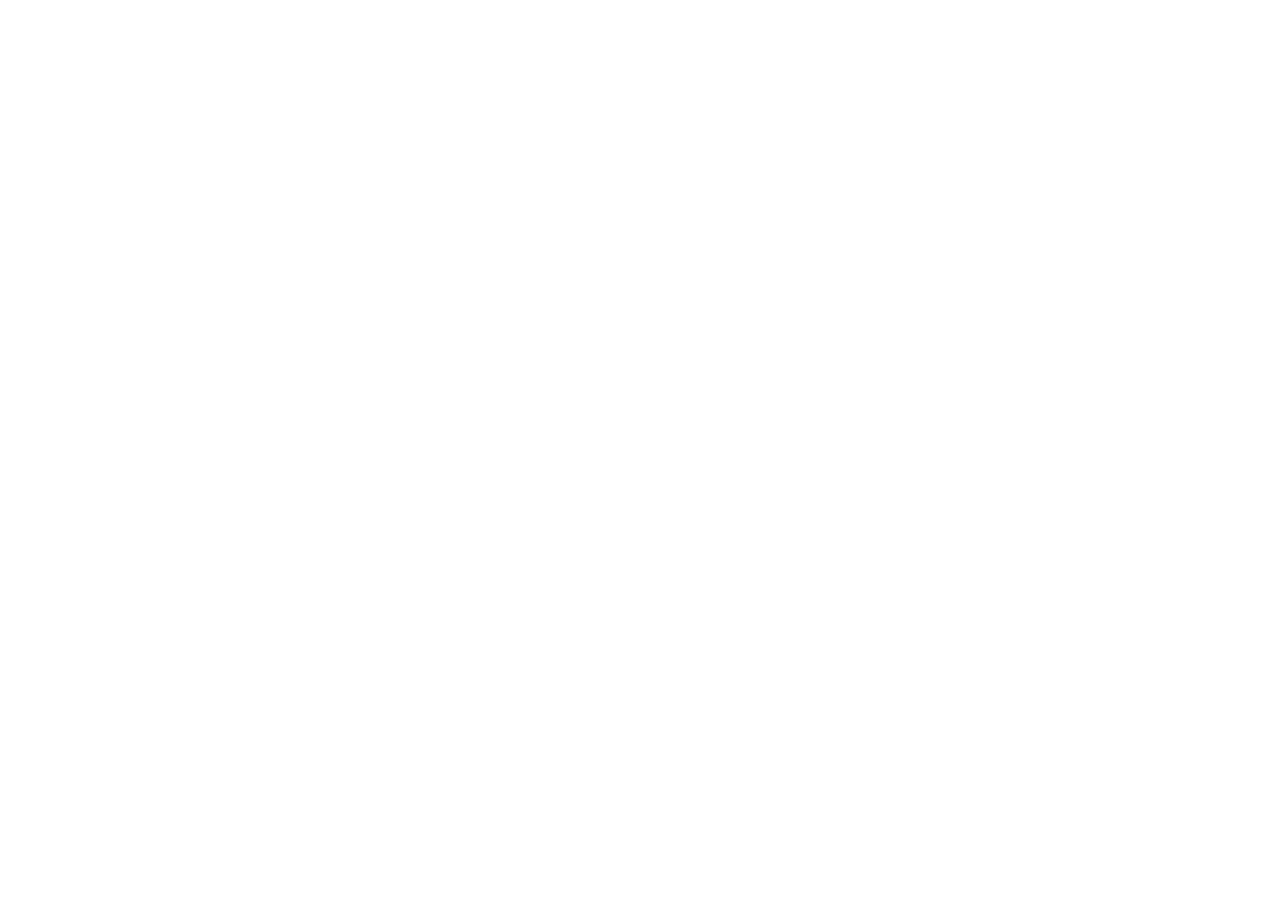
==== introduction.html @ f544deaa "ver 0.1 beta" ====
<!DOCTYPE html>
<html lang="en">
<head>
    <meta charset="UTF-8">
    <meta name="viewport" content="width=device-width, initial-scale=1.0">
    <title>Document</title>
    <style>
        body{
            margin: 0px;
        }
    </style>
</head>
<body>
    <img src="img/Frame 6.png" alt="" style="width: 100%;">
</body>
</html>
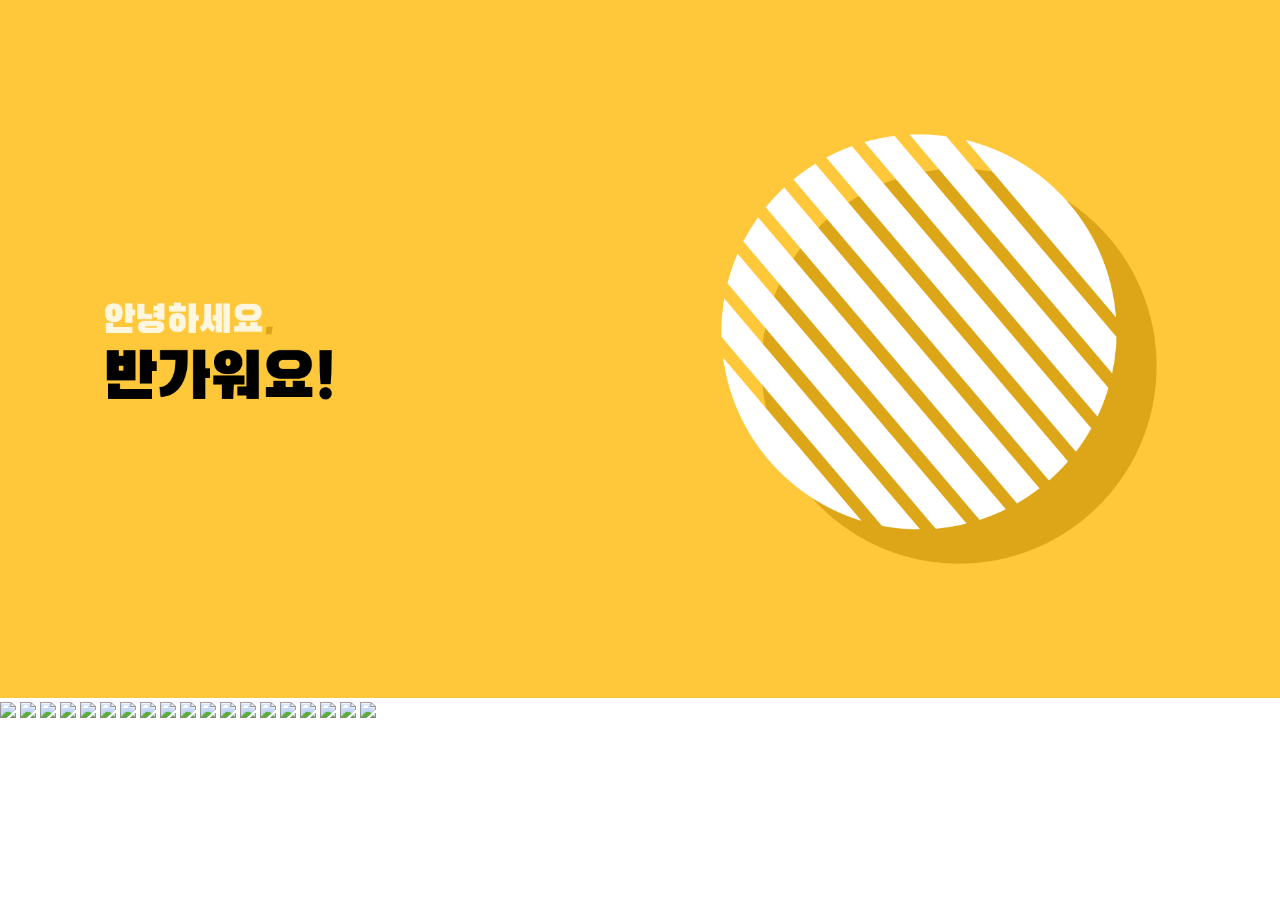
==== commit 133b613d: "Update introduction.html" ====
--- a/introduction.html
+++ b/introduction.html
@@ -8,9 +8,32 @@
         body{
             margin: 0px;
         }
+
+        img{
+            width: 100%;
+        }
     </style>
 </head>
 <body>
-    <img src="img/Frame 6.png" alt="" style="width: 100%;">
+    <img src="img/Frame 6.png">
+    <img src="img/Frame 27.png">
+    <img src="img/Frame 26.png">
+    <img src="img/Frame 25.png">
+    <img src="img/Frame 24.png">
+    <img src="img/Frame 23.png">
+    <img src="img/Frame 22.png">
+    <img src="img/Frame 21.png">
+    <img src="img/Frame 20.png">
+    <img src="img/Frame 19.png">
+    <img src="img/Frame 18.png">
+    <img src="img/Frame 17.png">
+    <img src="img/Frame 16.png">
+    <img src="img/Frame 15.png">
+    <img src="img/Frame 14.png">
+    <img src="img/Frame 13.png">
+    <img src="img/Frame 12.png">
+    <img src="img/Frame 11.png">
+    <img src="img/Frame 10.png">
+    <img src="img/Frame 9.png">
 </body>
-</html>+</html>
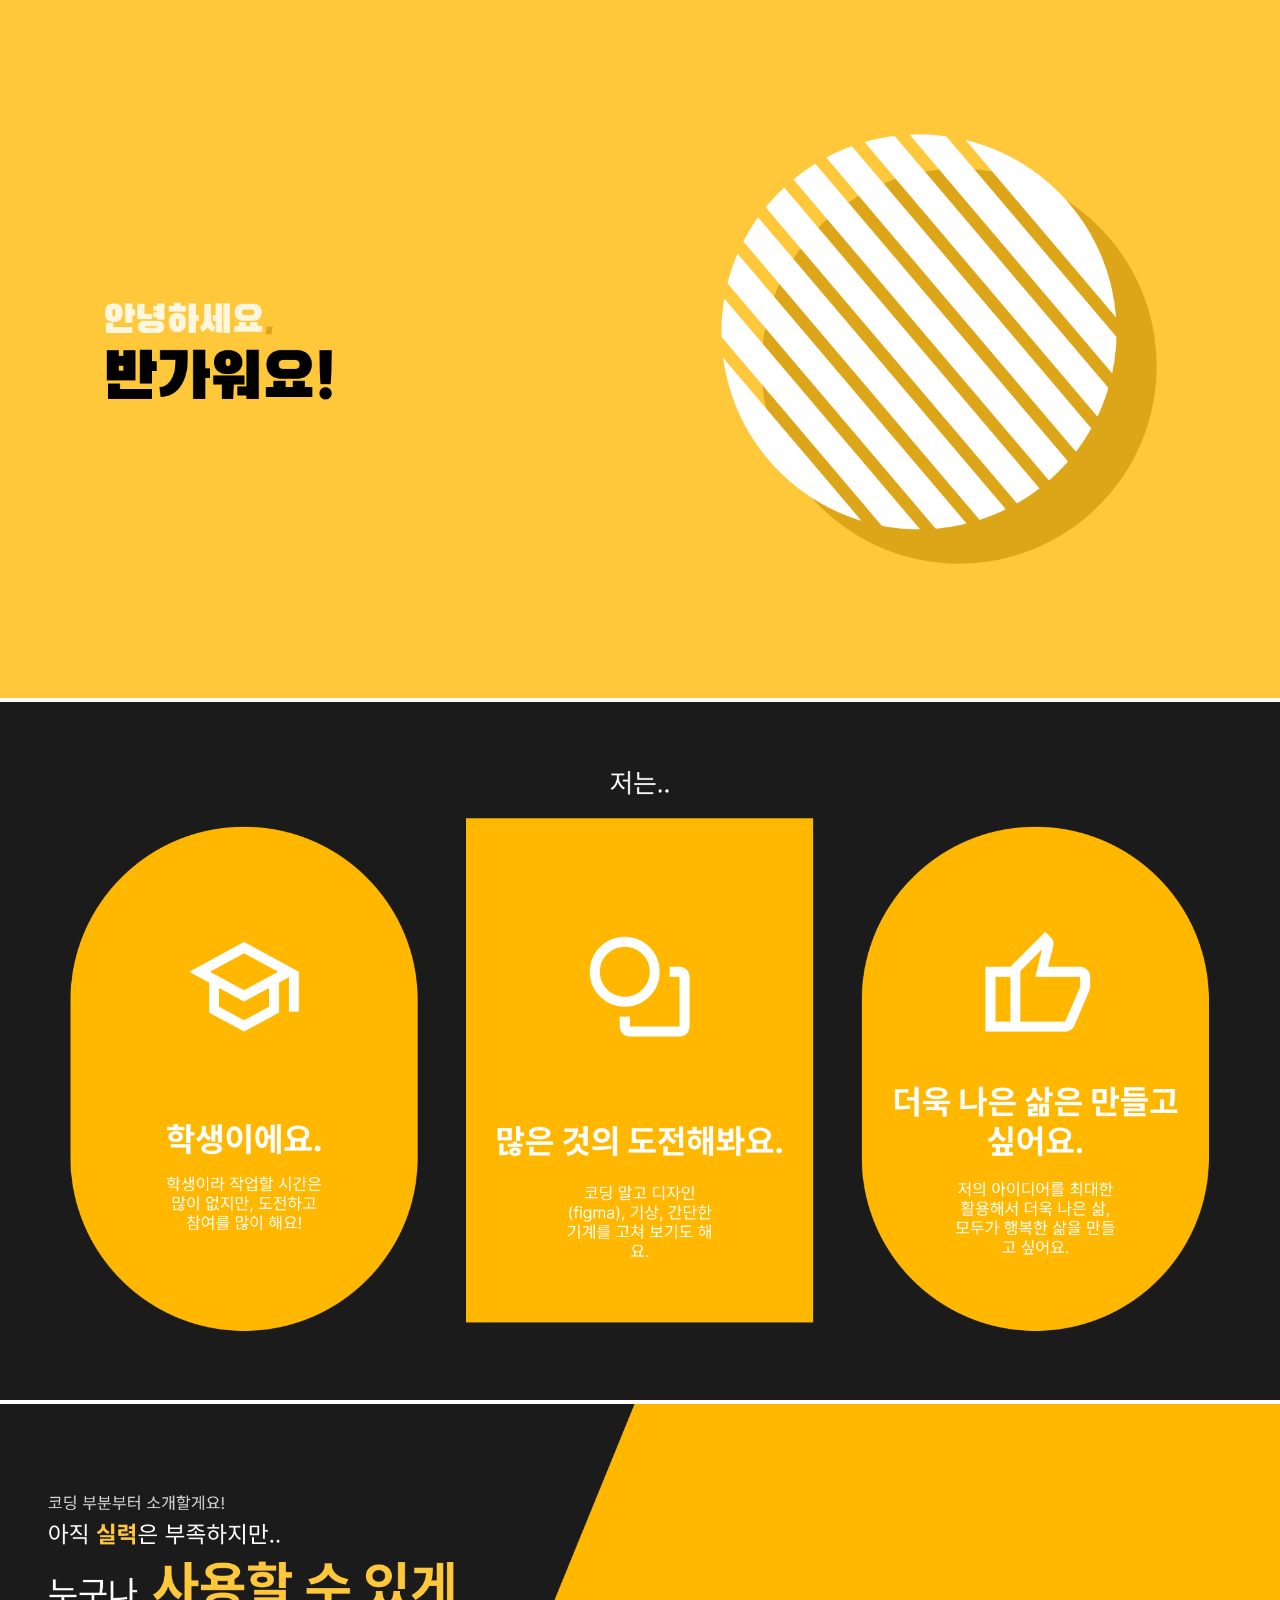
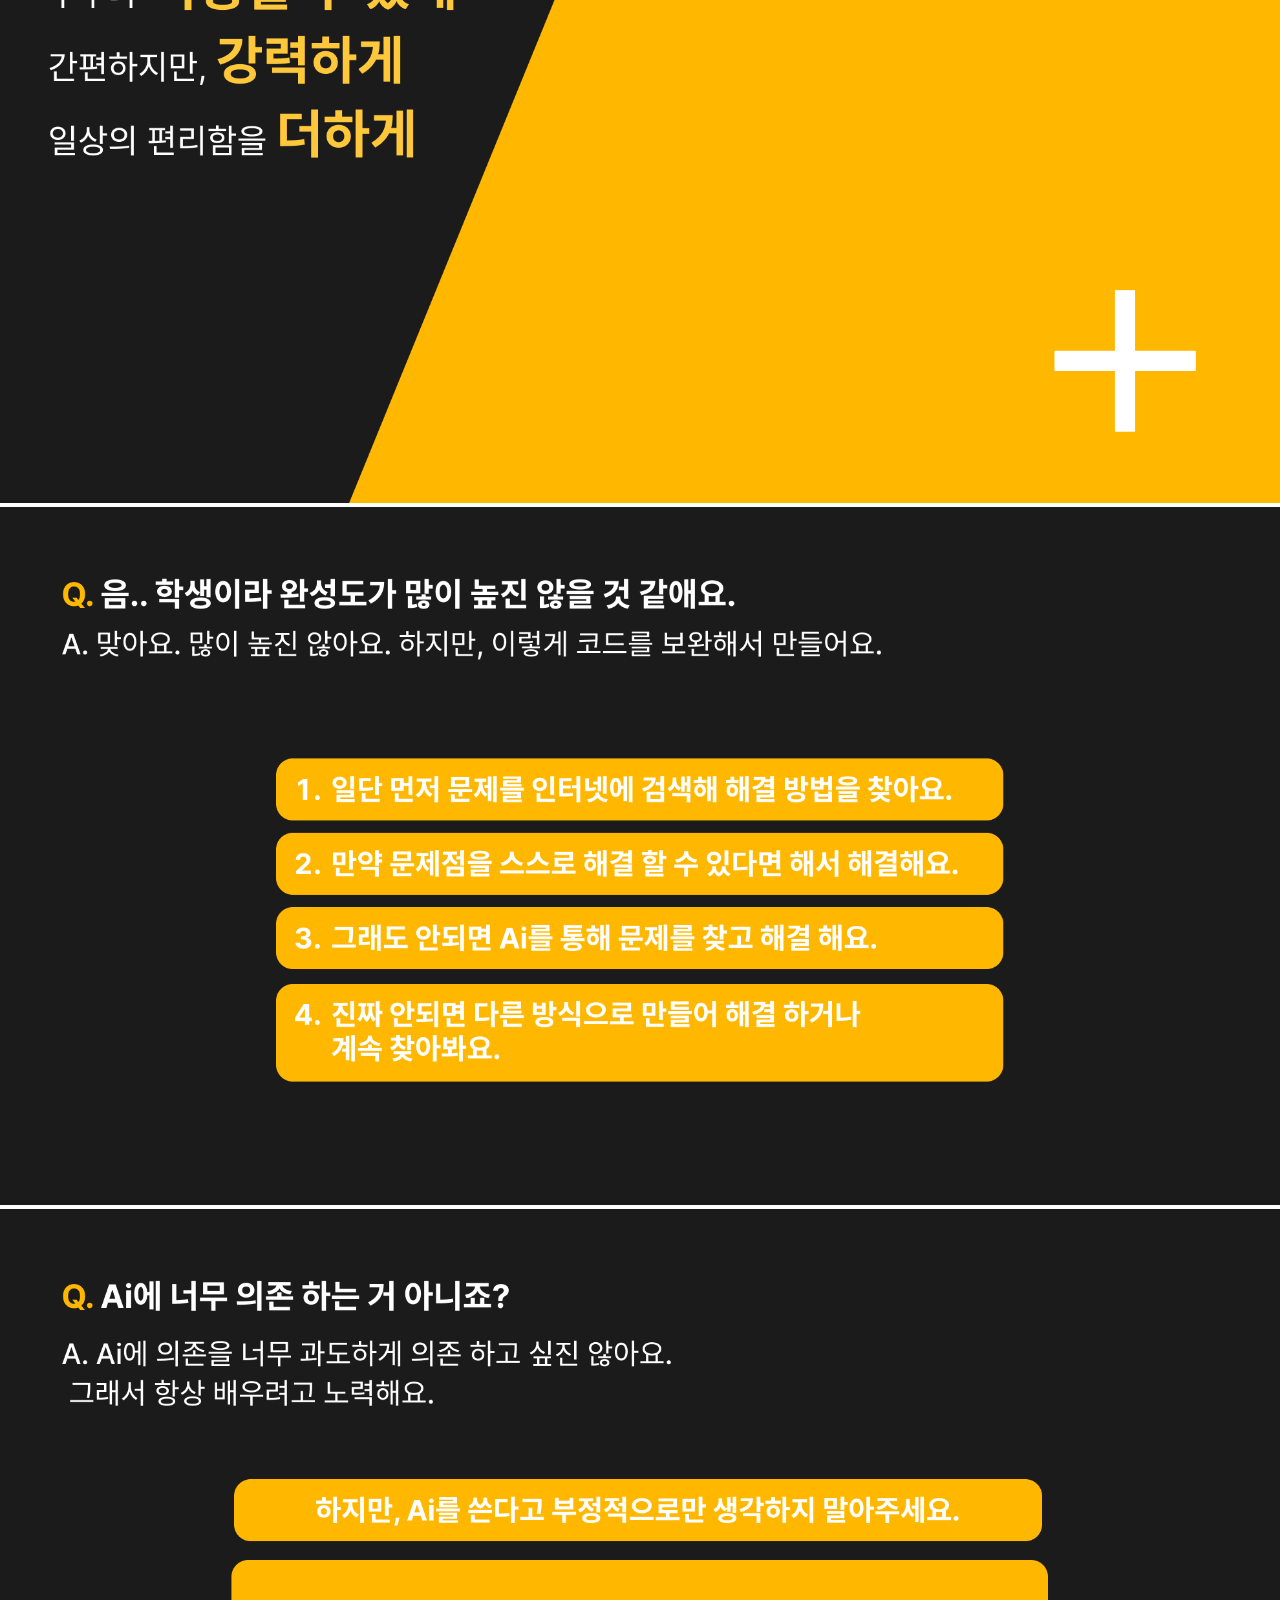
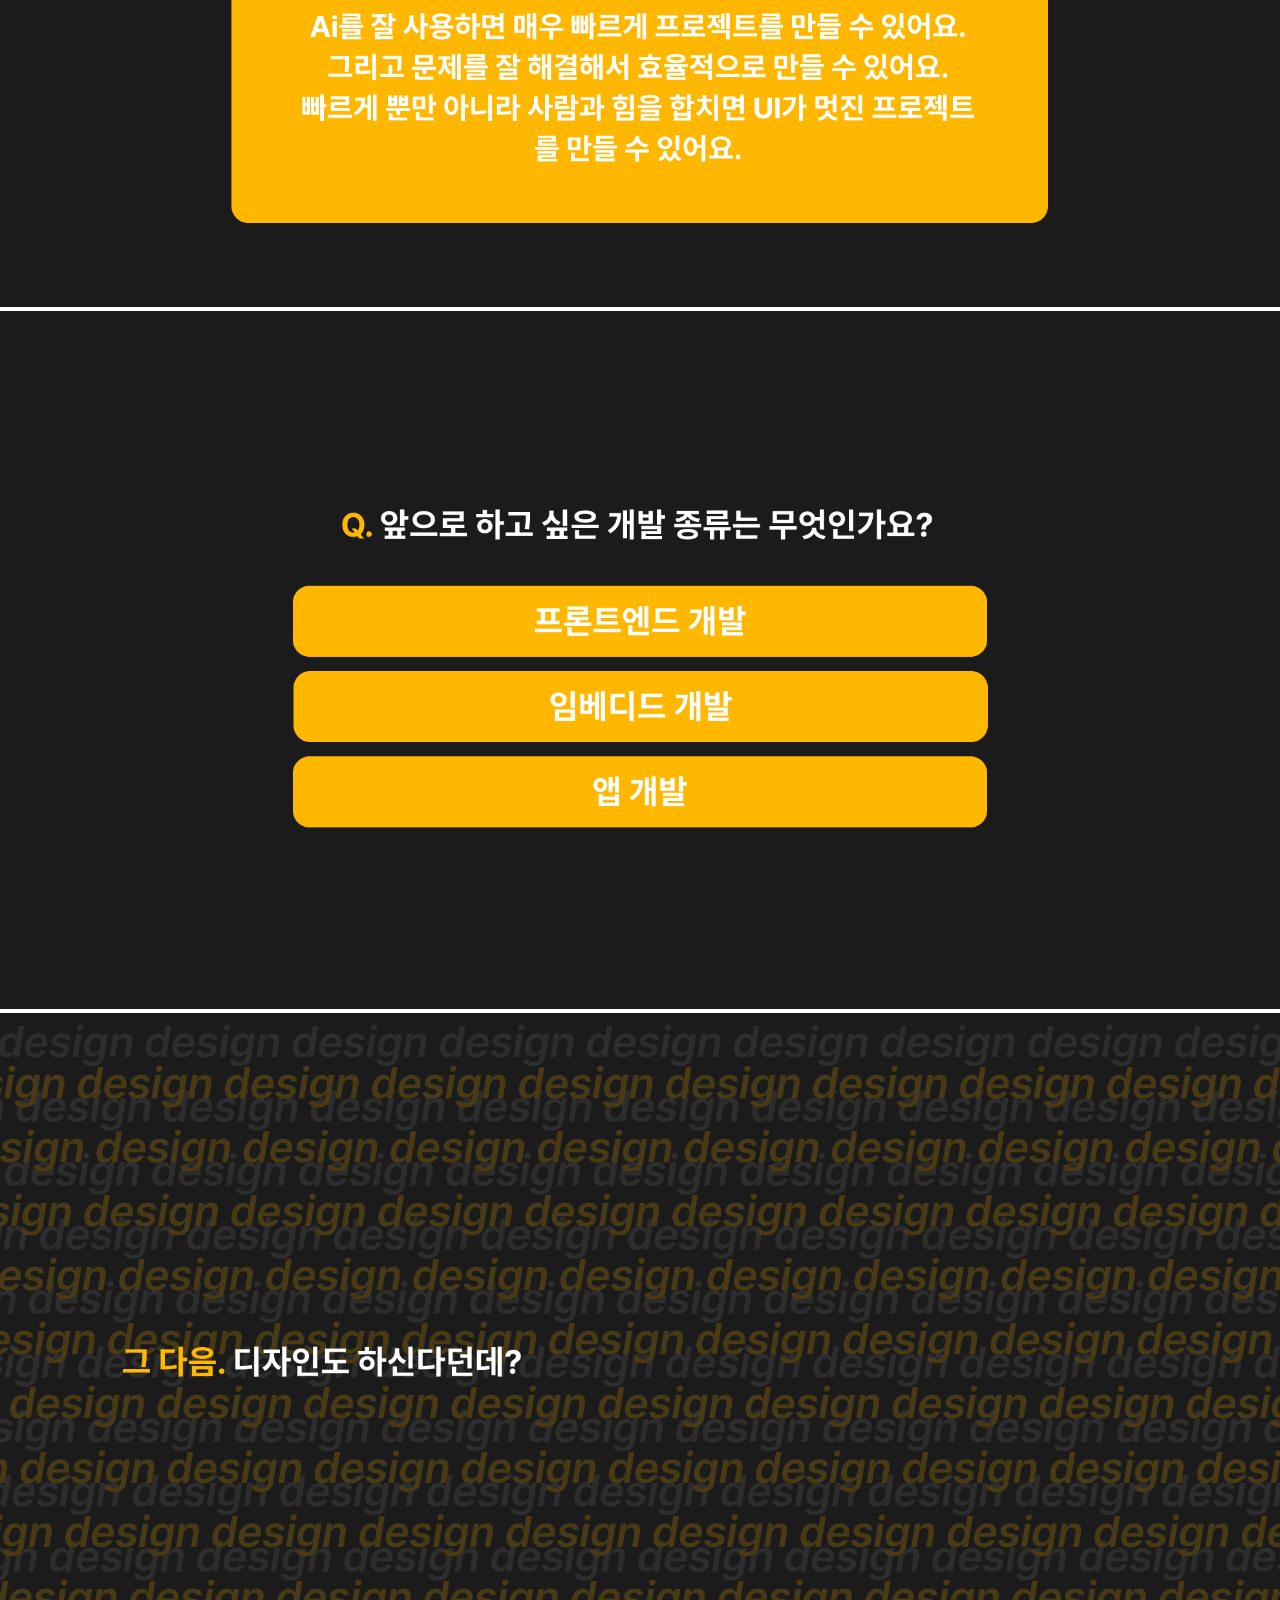
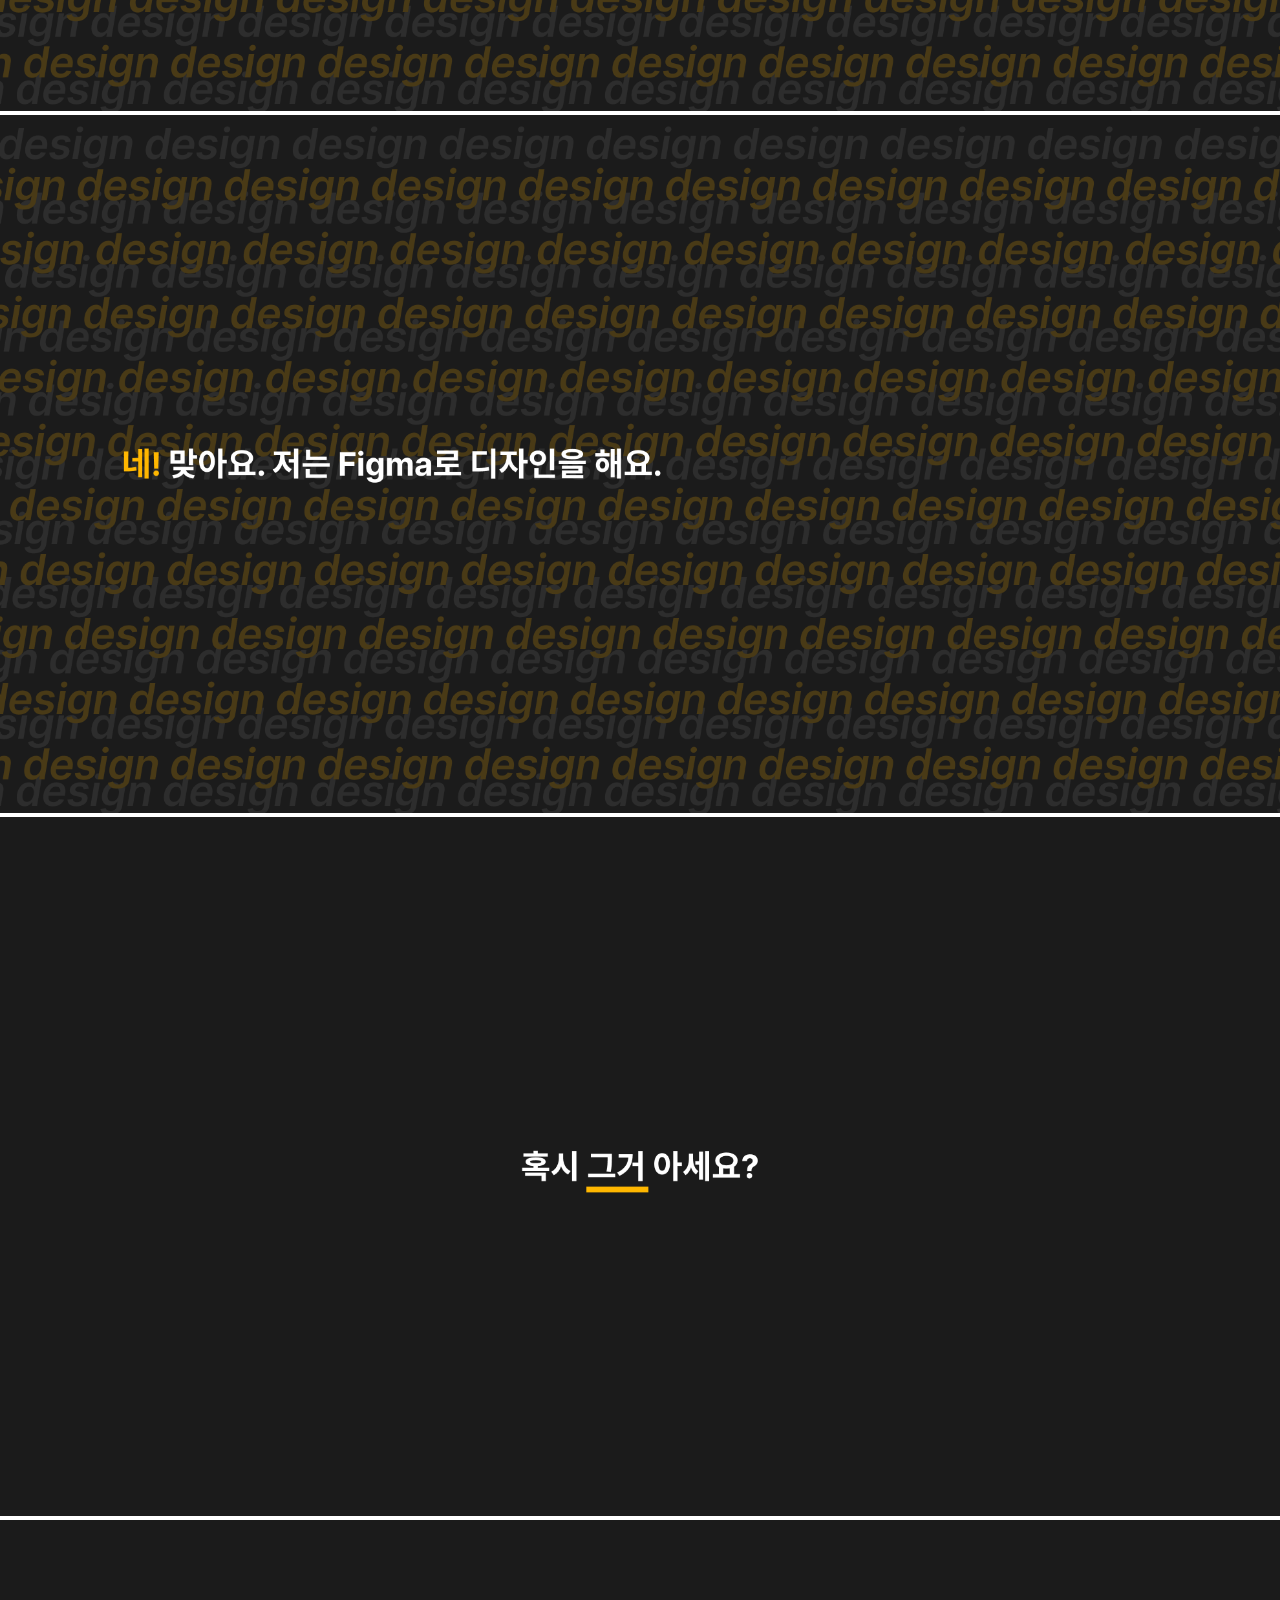
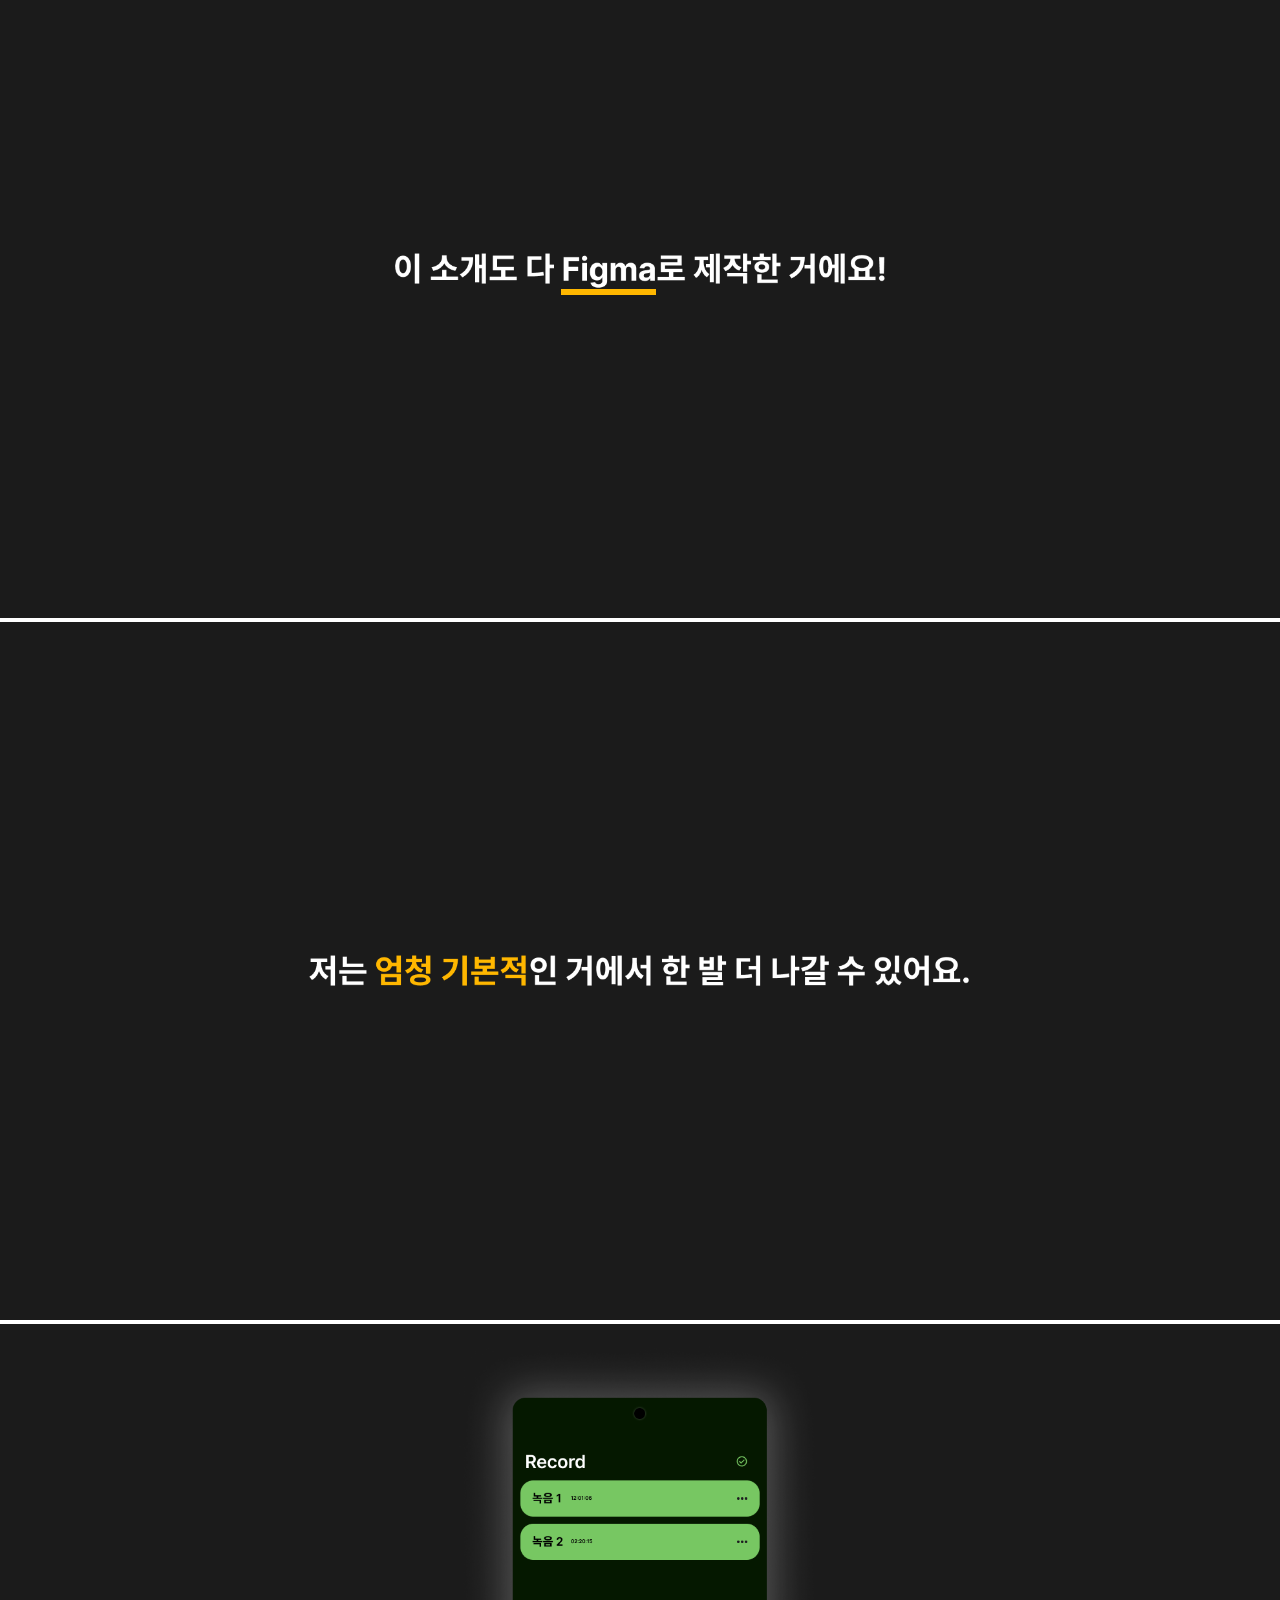
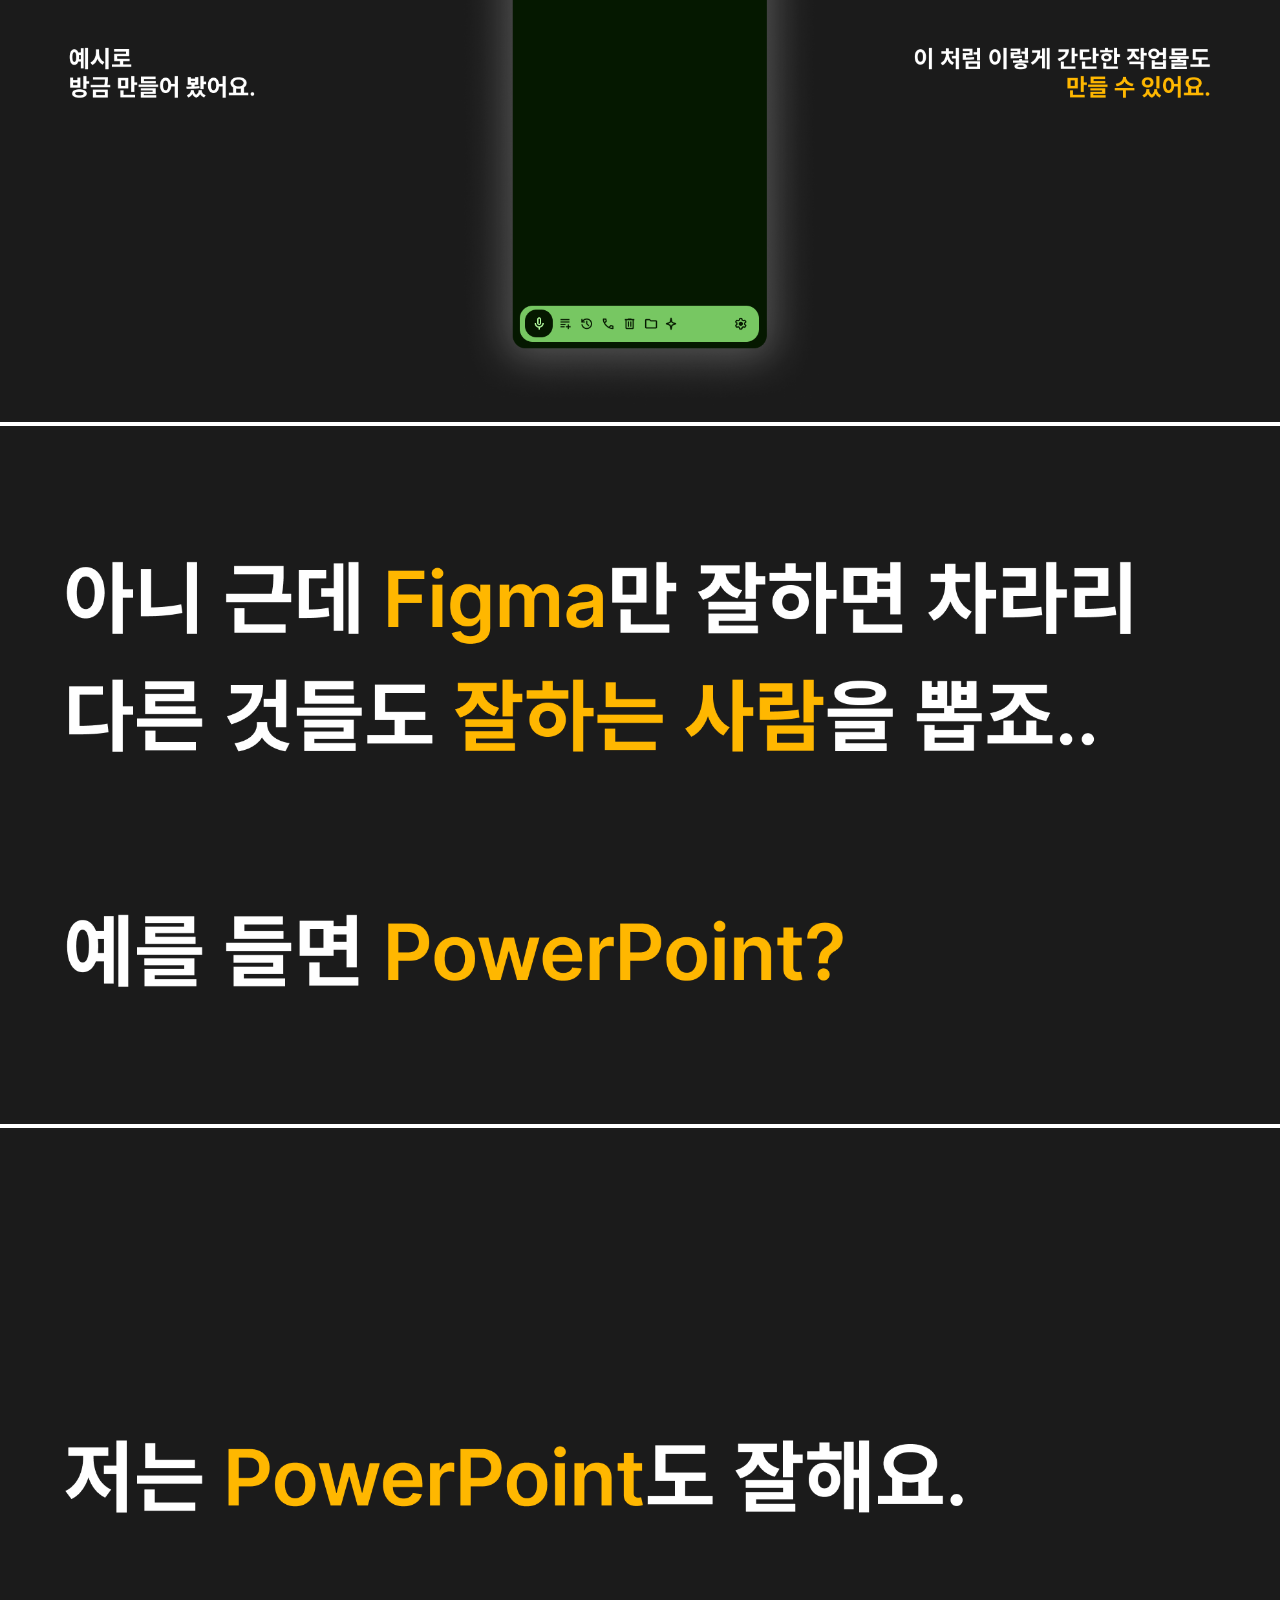
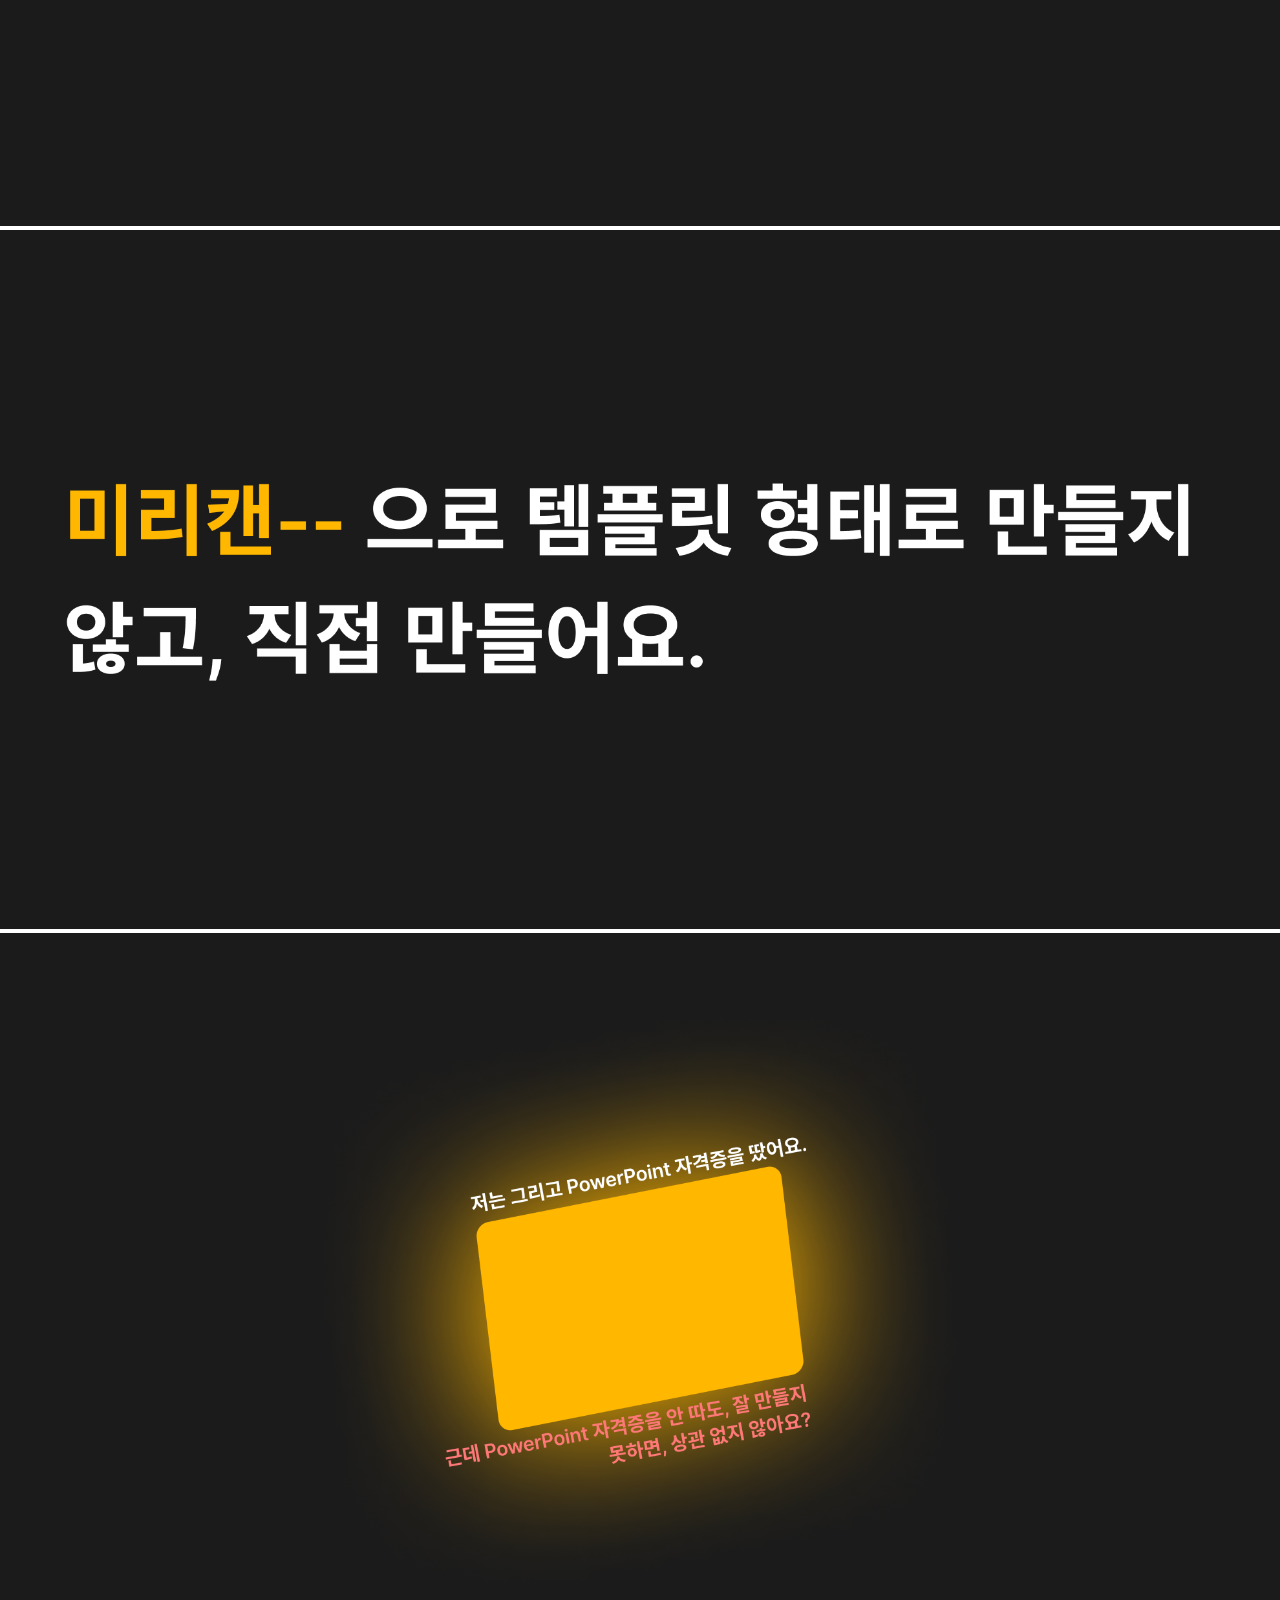
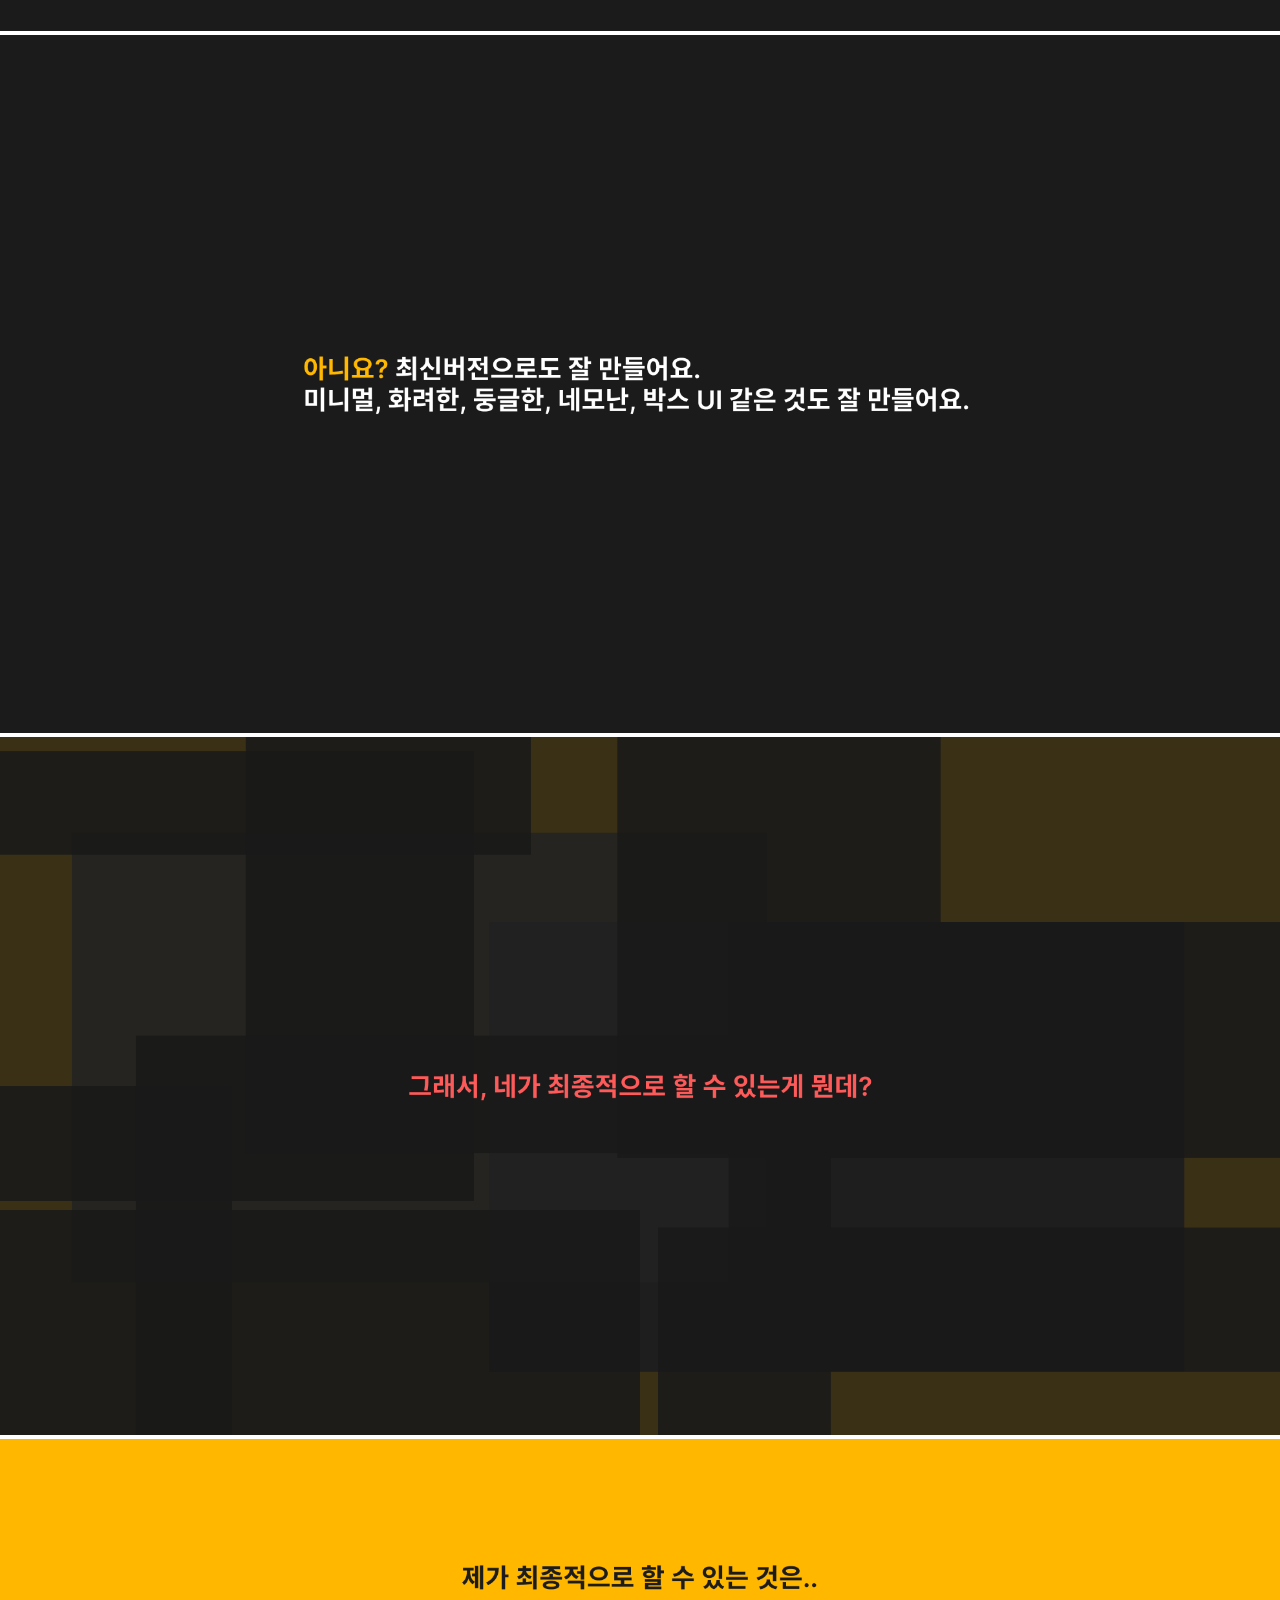
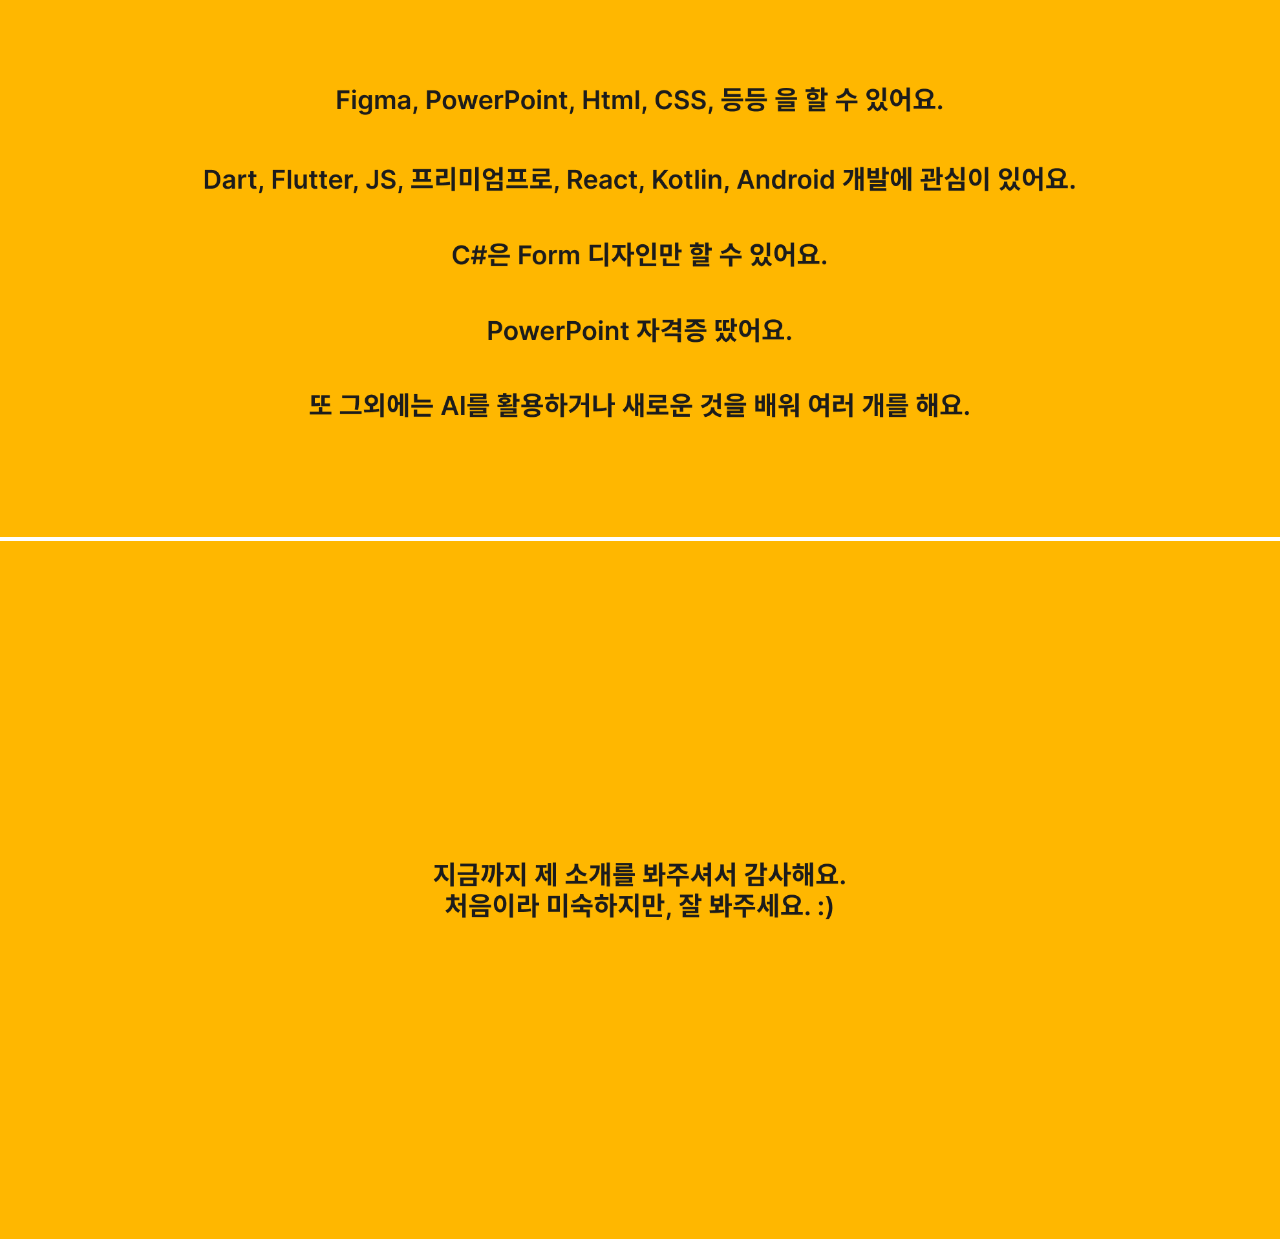
==== commit 361911bf: "Update introduction.html" ====
--- a/introduction.html
+++ b/introduction.html
@@ -16,24 +16,24 @@
 </head>
 <body>
     <img src="img/Frame 6.png">
-    <img src="img/Frame 27.png">
-    <img src="img/Frame 26.png">
-    <img src="img/Frame 25.png">
-    <img src="img/Frame 24.png">
-    <img src="img/Frame 23.png">
-    <img src="img/Frame 22.png">
-    <img src="img/Frame 21.png">
-    <img src="img/Frame 20.png">
-    <img src="img/Frame 19.png">
-    <img src="img/Frame 18.png">
-    <img src="img/Frame 17.png">
-    <img src="img/Frame 16.png">
-    <img src="img/Frame 15.png">
-    <img src="img/Frame 14.png">
-    <img src="img/Frame 13.png">
-    <img src="img/Frame 12.png">
-    <img src="img/Frame 11.png">
-    <img src="img/Frame 10.png">
-    <img src="img/Frame 9.png">
+    <img src="img/Group 27.png">
+    <img src="img/Group 26.png">
+    <img src="img/Group 25.png">
+    <img src="img/Group 24.png">
+    <img src="img/Group 23.png">
+    <img src="img/Group 22.png">
+    <img src="img/Group 21.png">
+    <img src="img/Group 20.png">
+    <img src="img/Group 19.png">
+    <img src="img/Group 18.png">
+    <img src="img/Group 17.png">
+    <img src="img/Group 16.png">
+    <img src="img/Group 15.png">
+    <img src="img/Group 14.png">
+    <img src="img/Group 13.png">
+    <img src="img/Group 12.png">
+    <img src="img/Group 11.png">
+    <img src="img/Group 10.png">
+    <img src="img/Group 9.png">
 </body>
 </html>
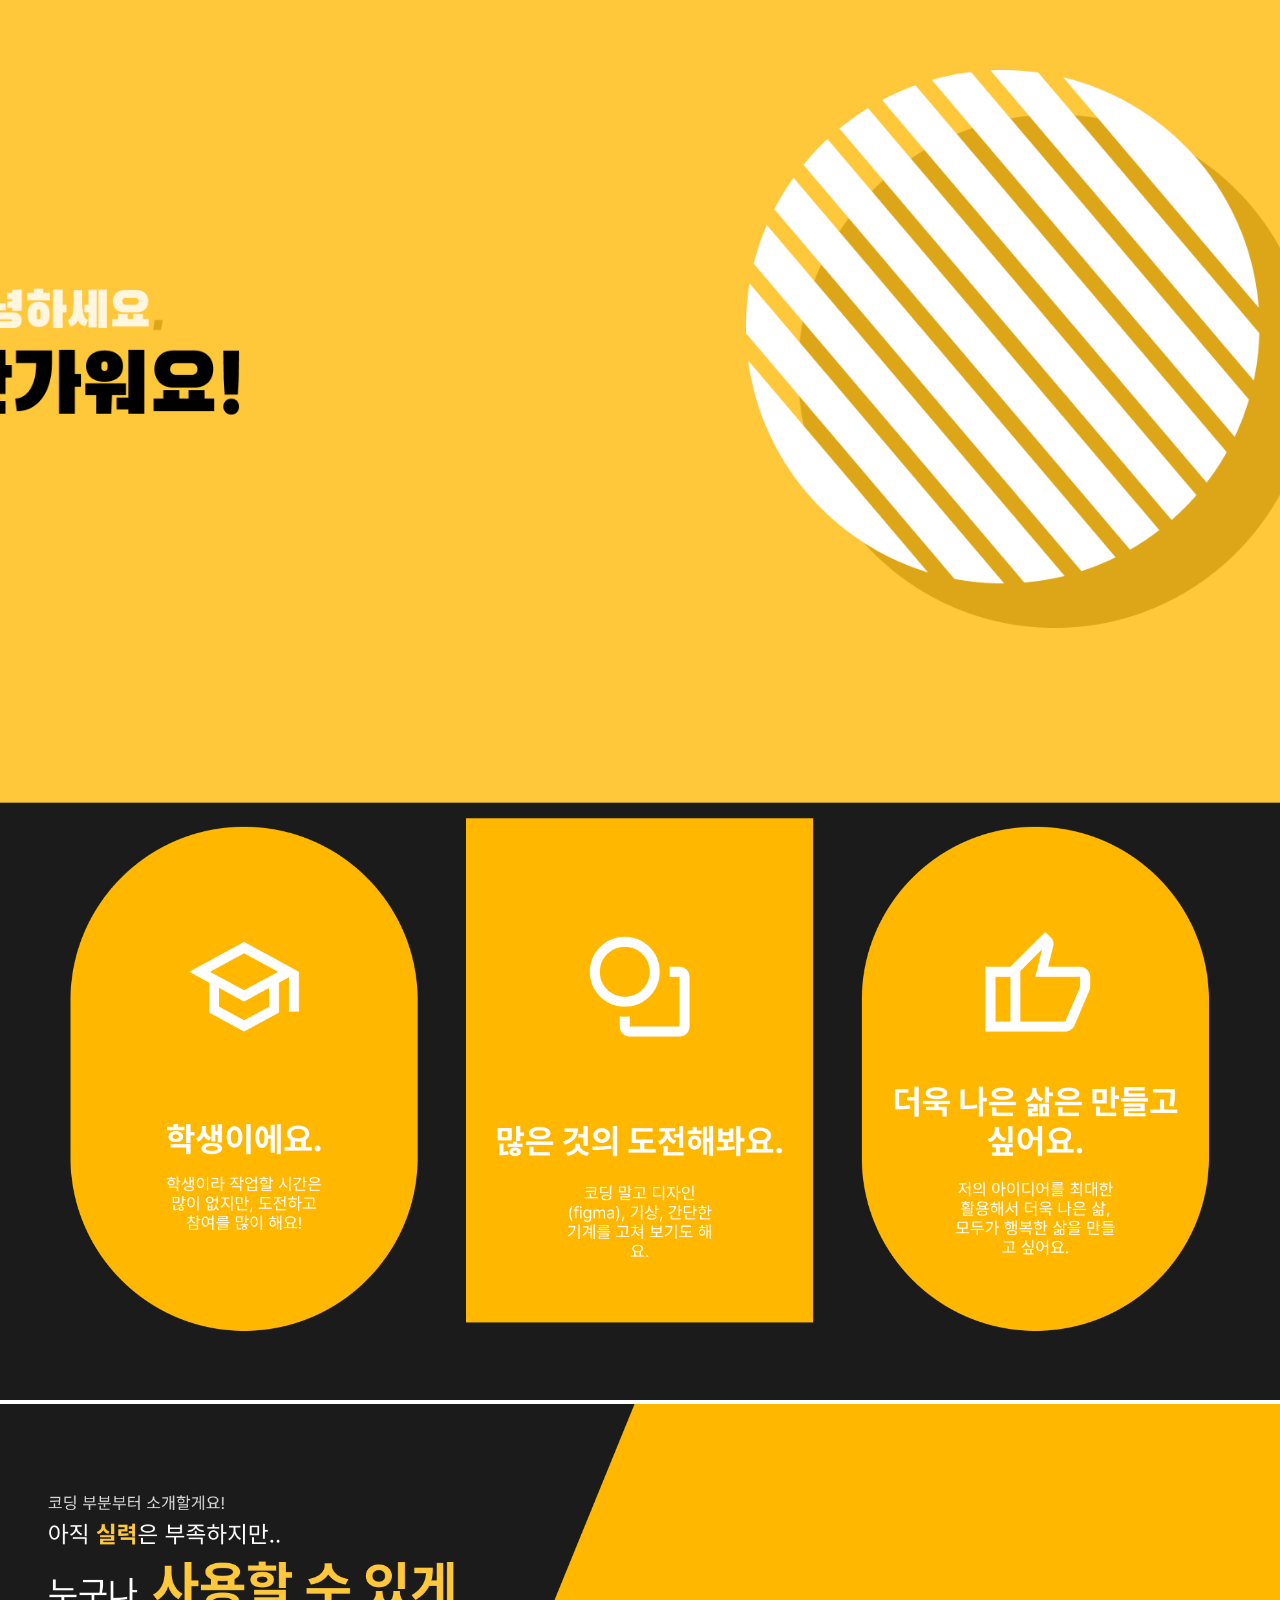
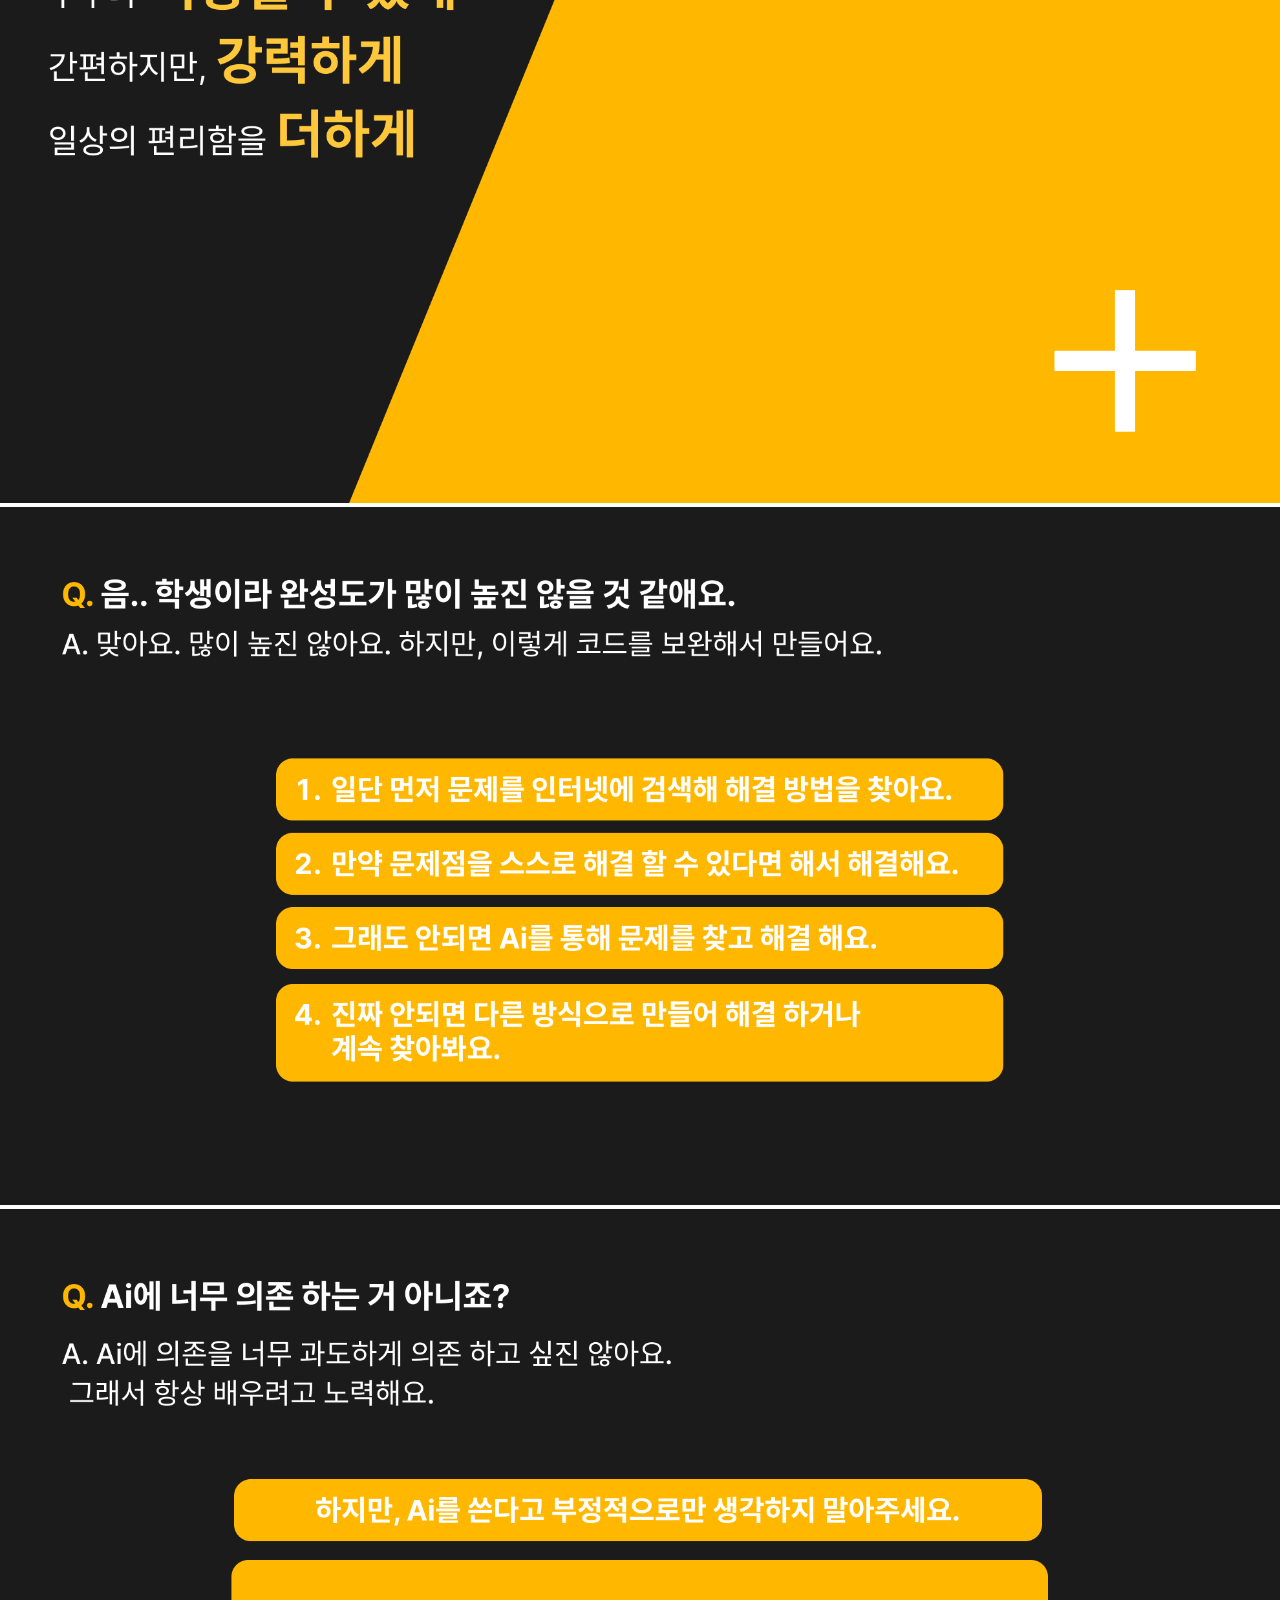
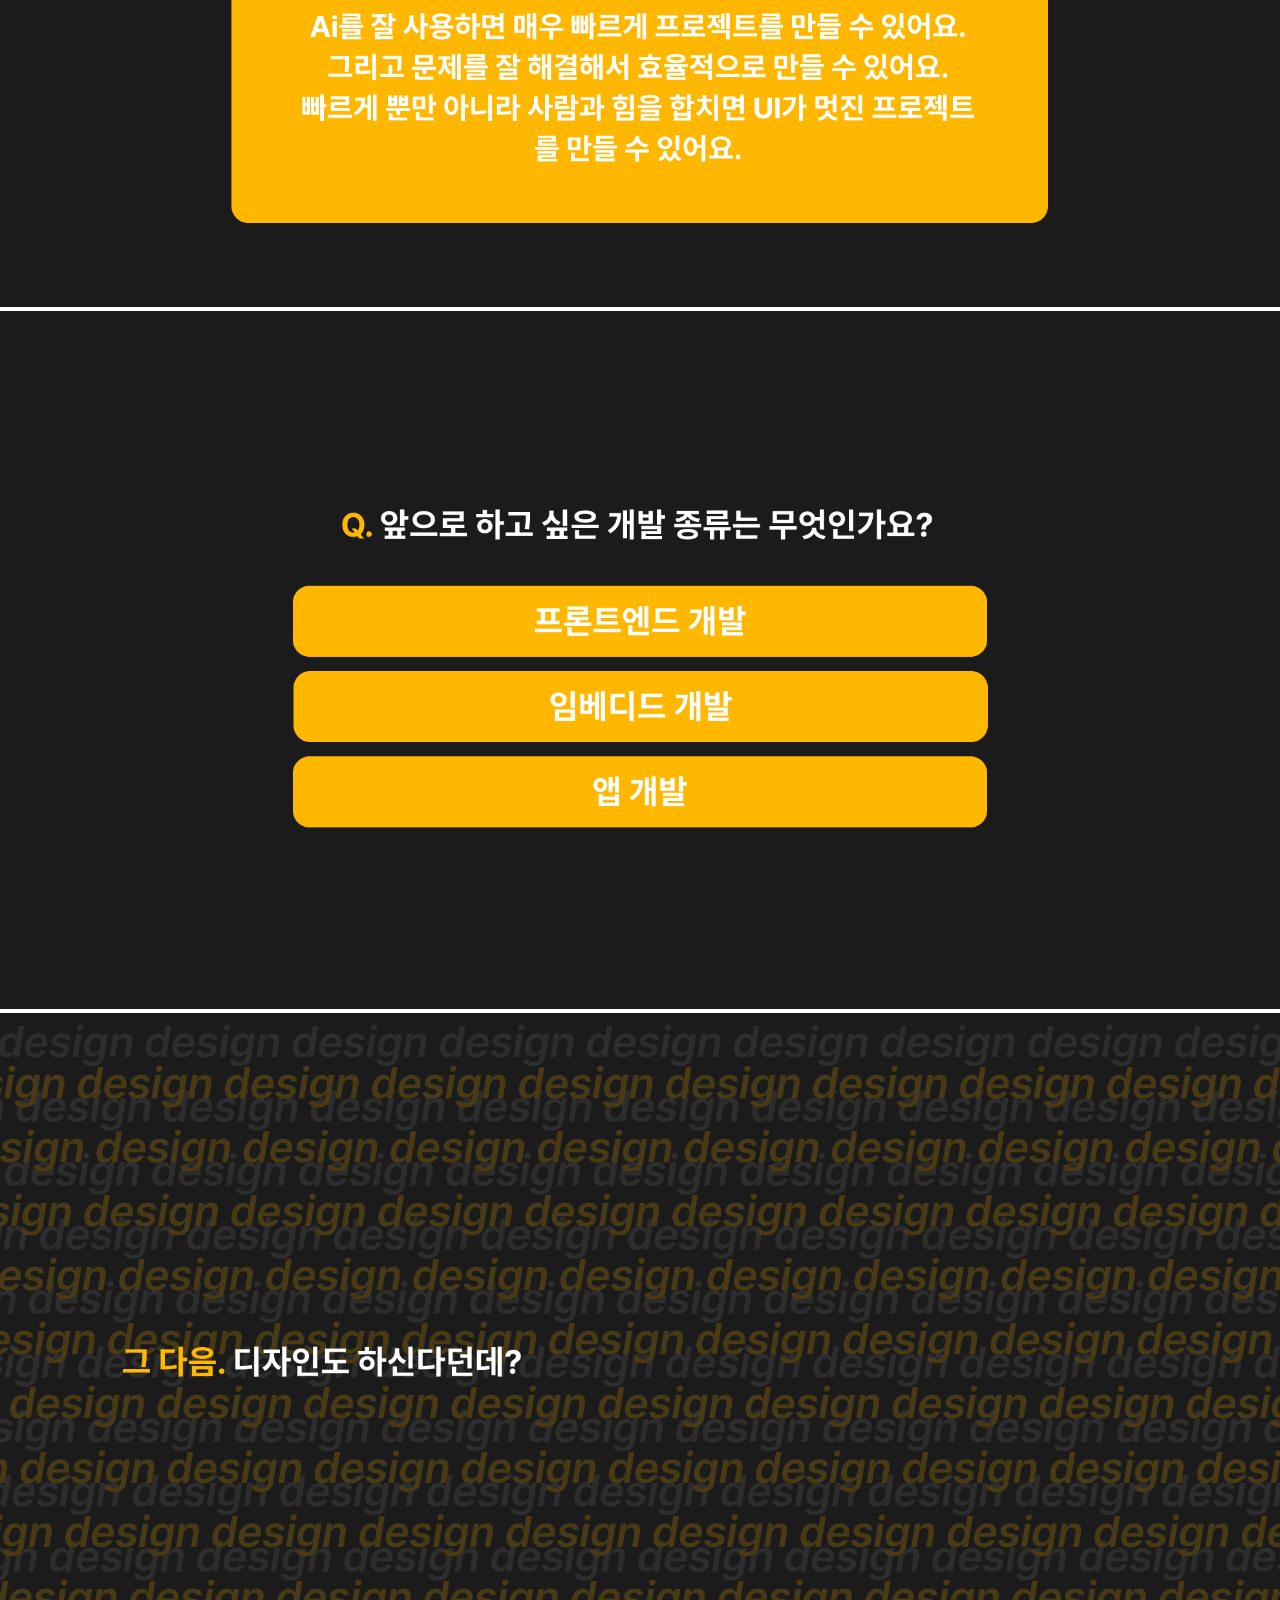
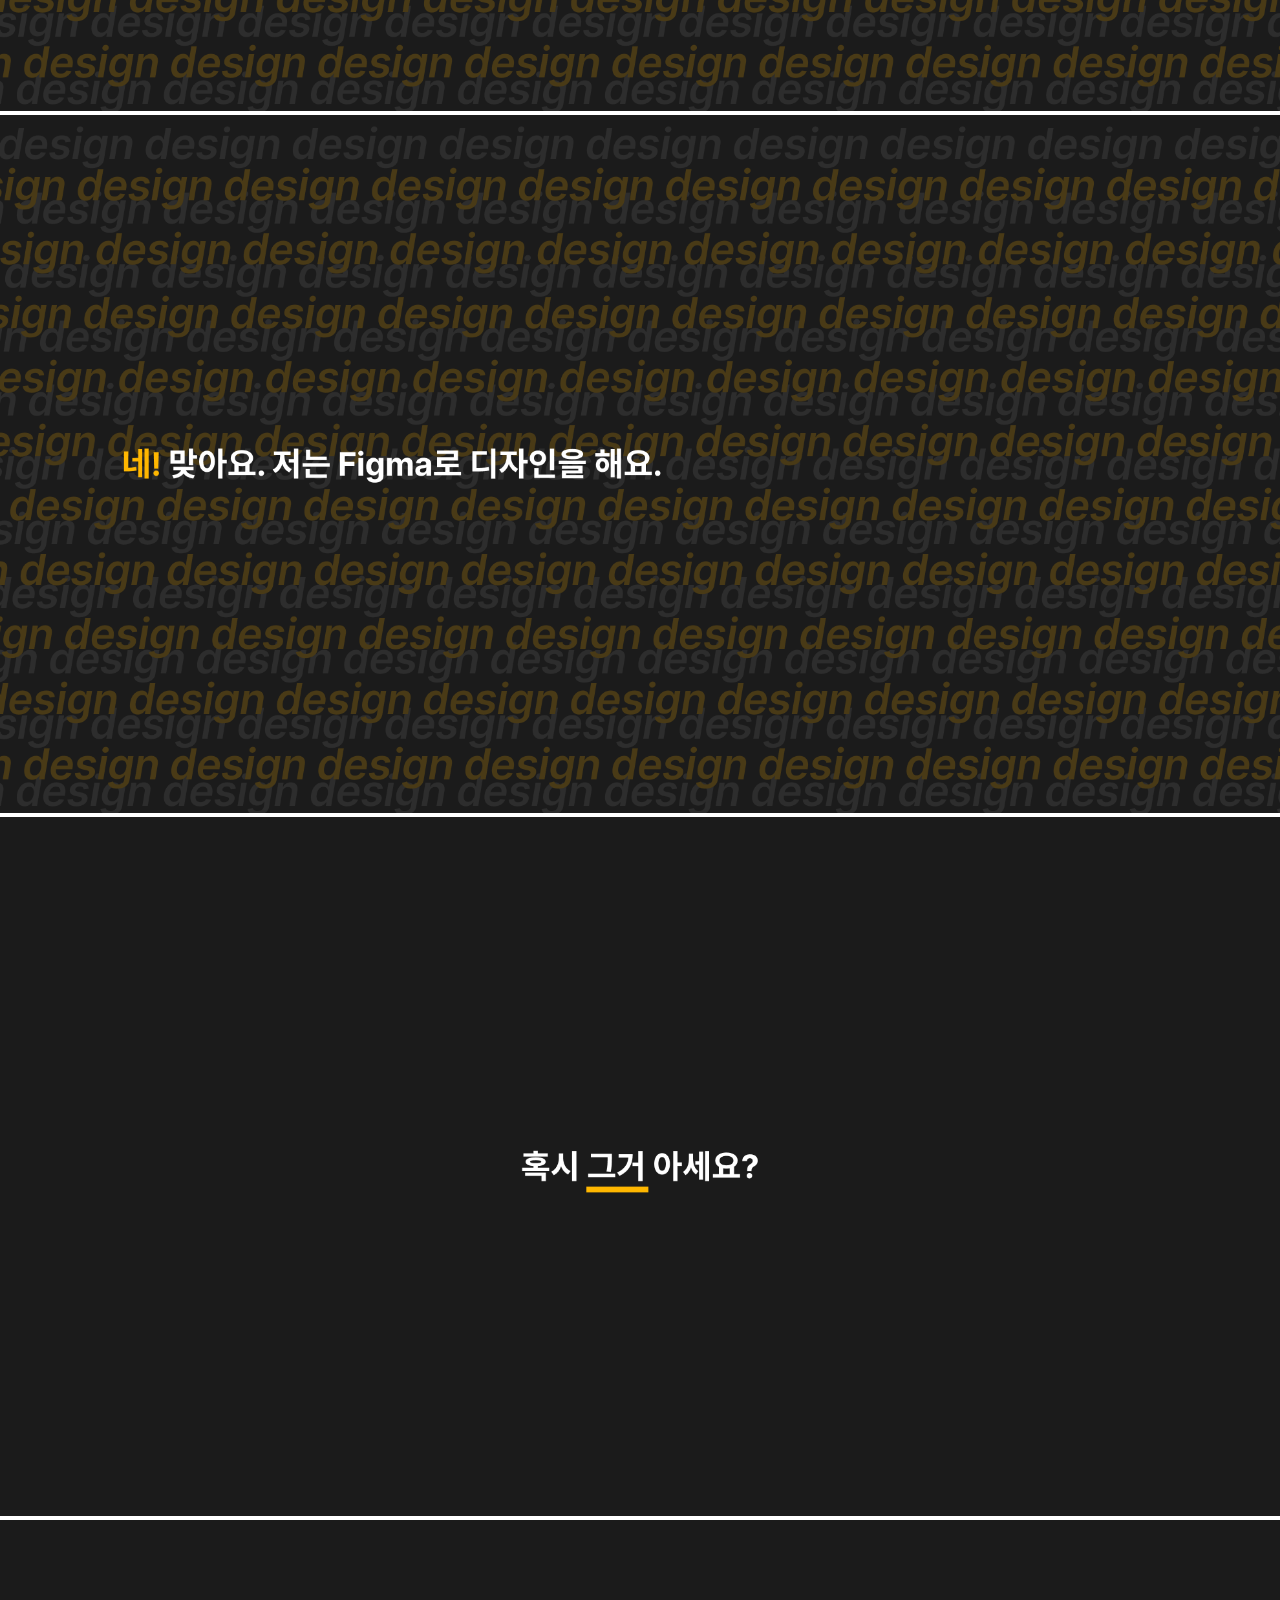
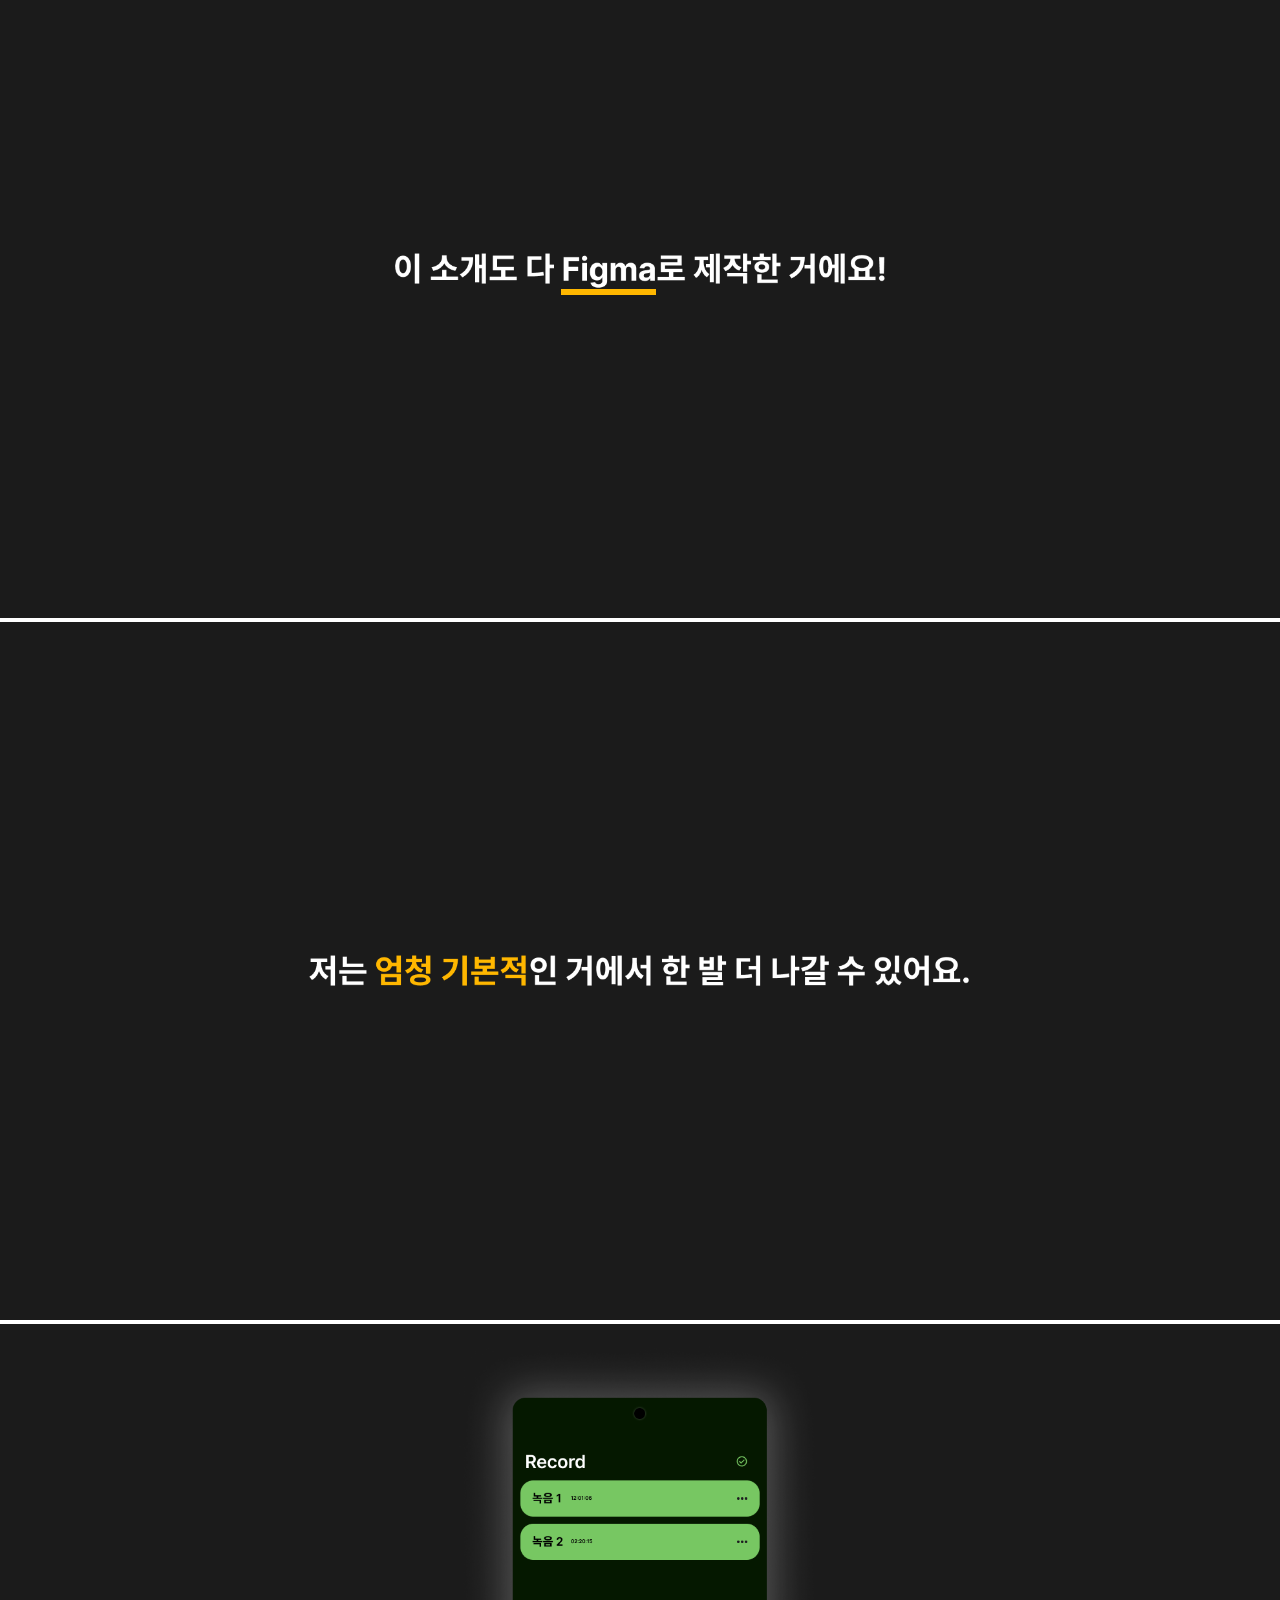
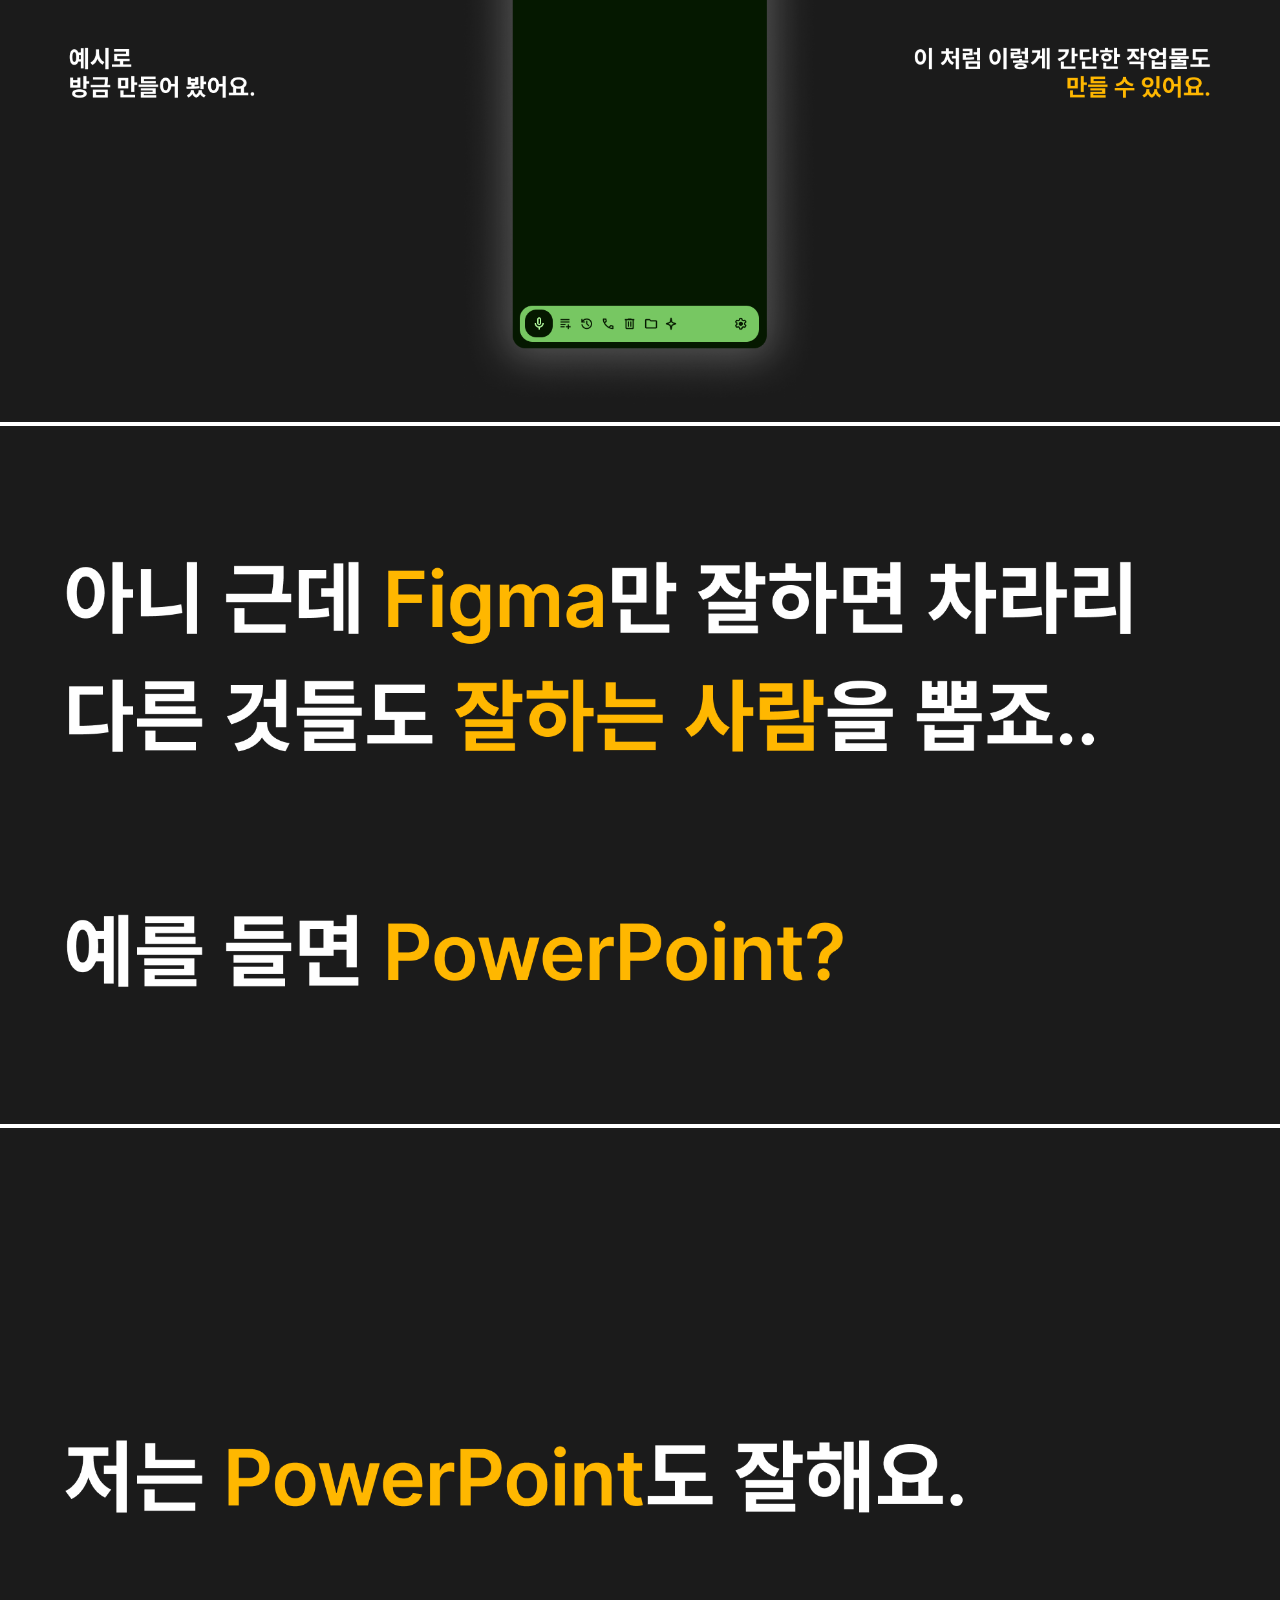
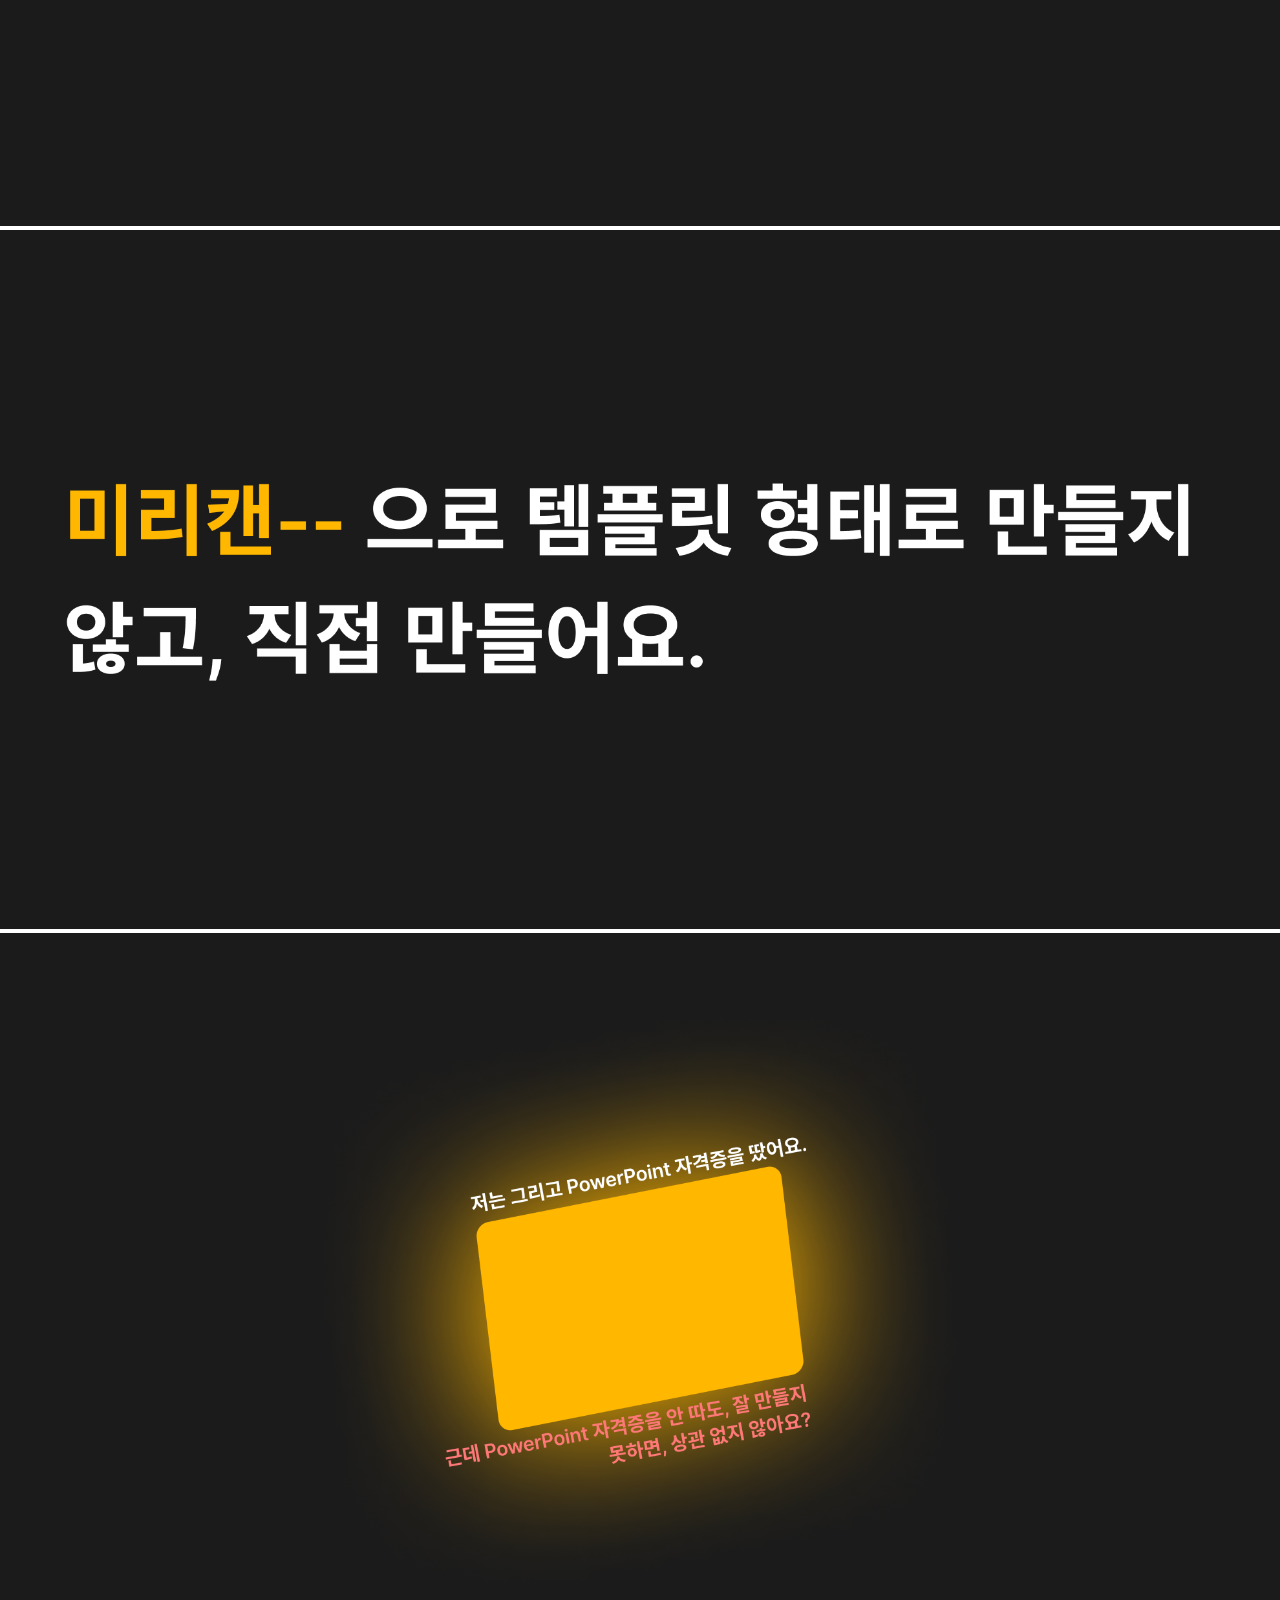
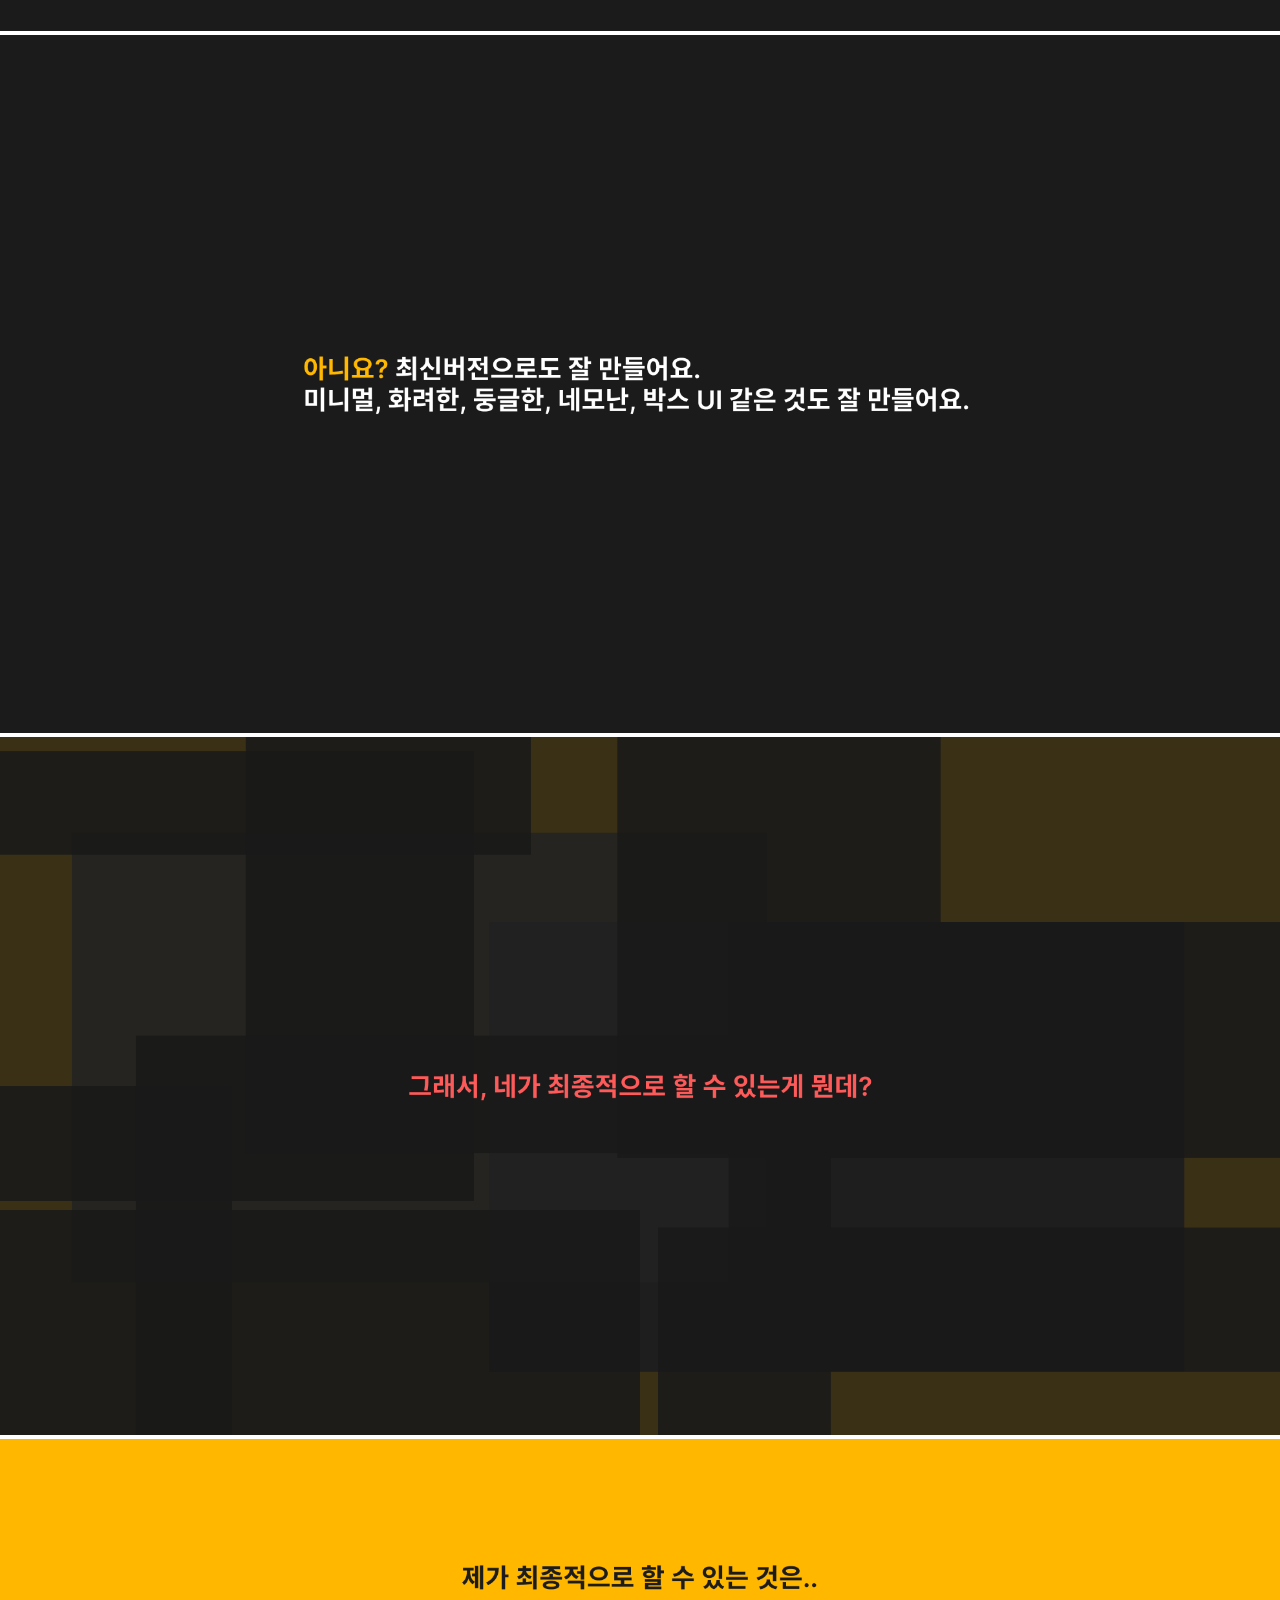
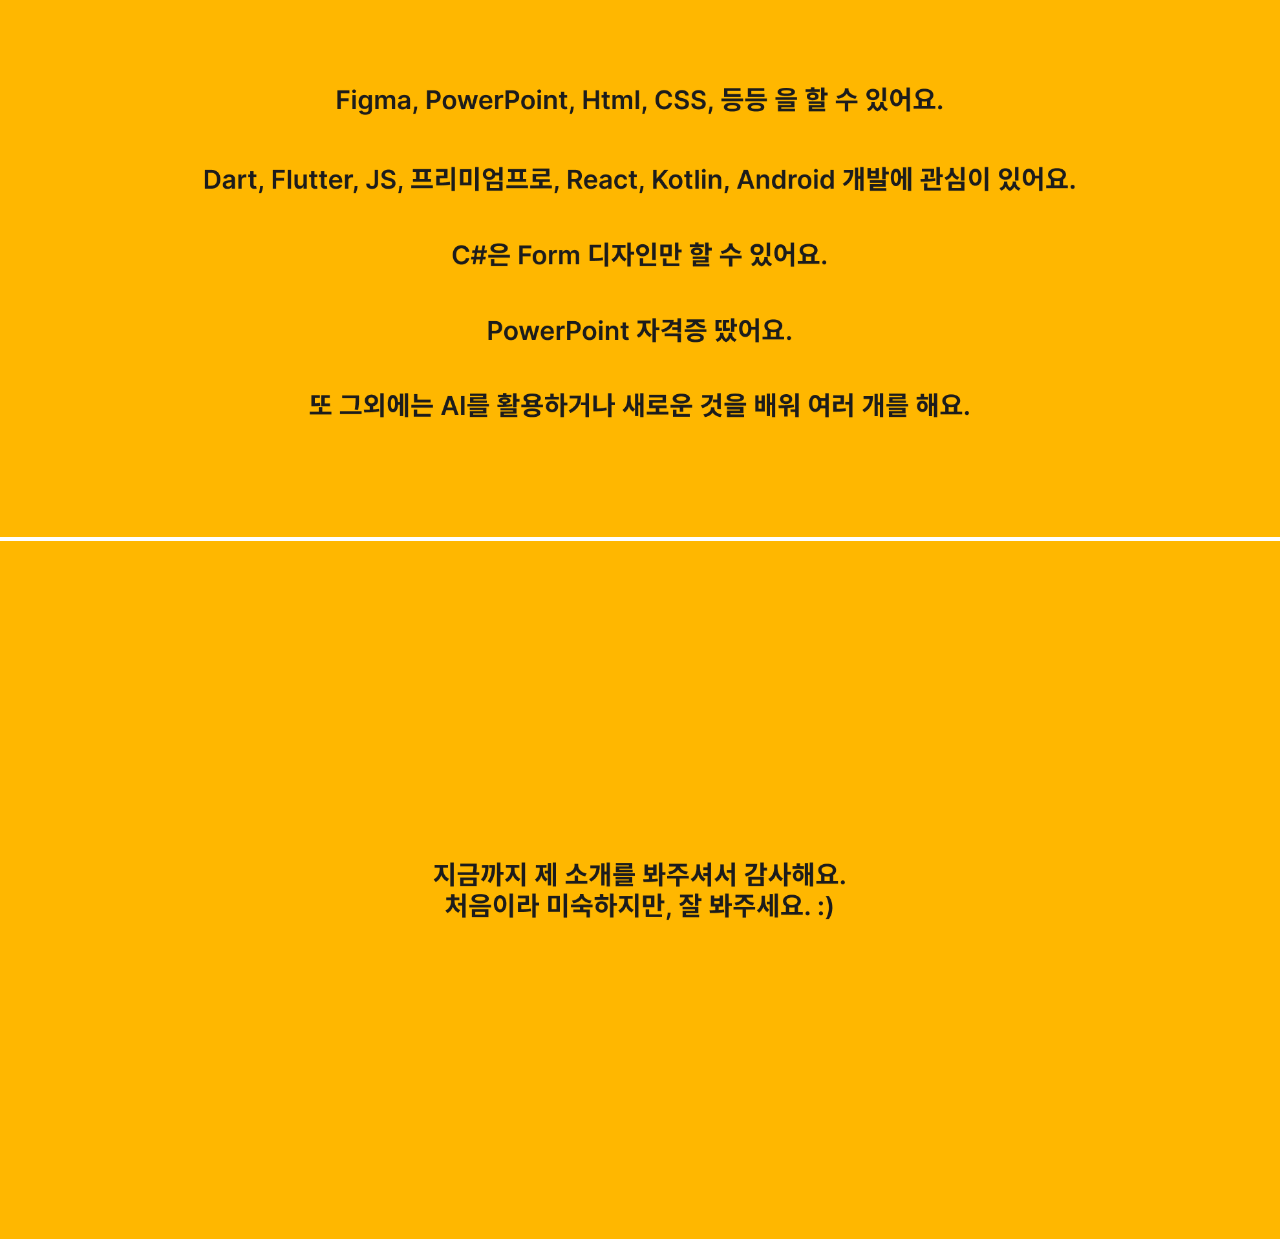
==== commit 5443ae1a: "Update introduction.html" ====
--- a/introduction.html
+++ b/introduction.html
@@ -11,6 +11,11 @@
 
         img{
             width: 100%;
+            transition: transform 0.3s ease;
+        }
+
+        img:hover{
+            transform: scale(1.3);
         }
     </style>
 </head>
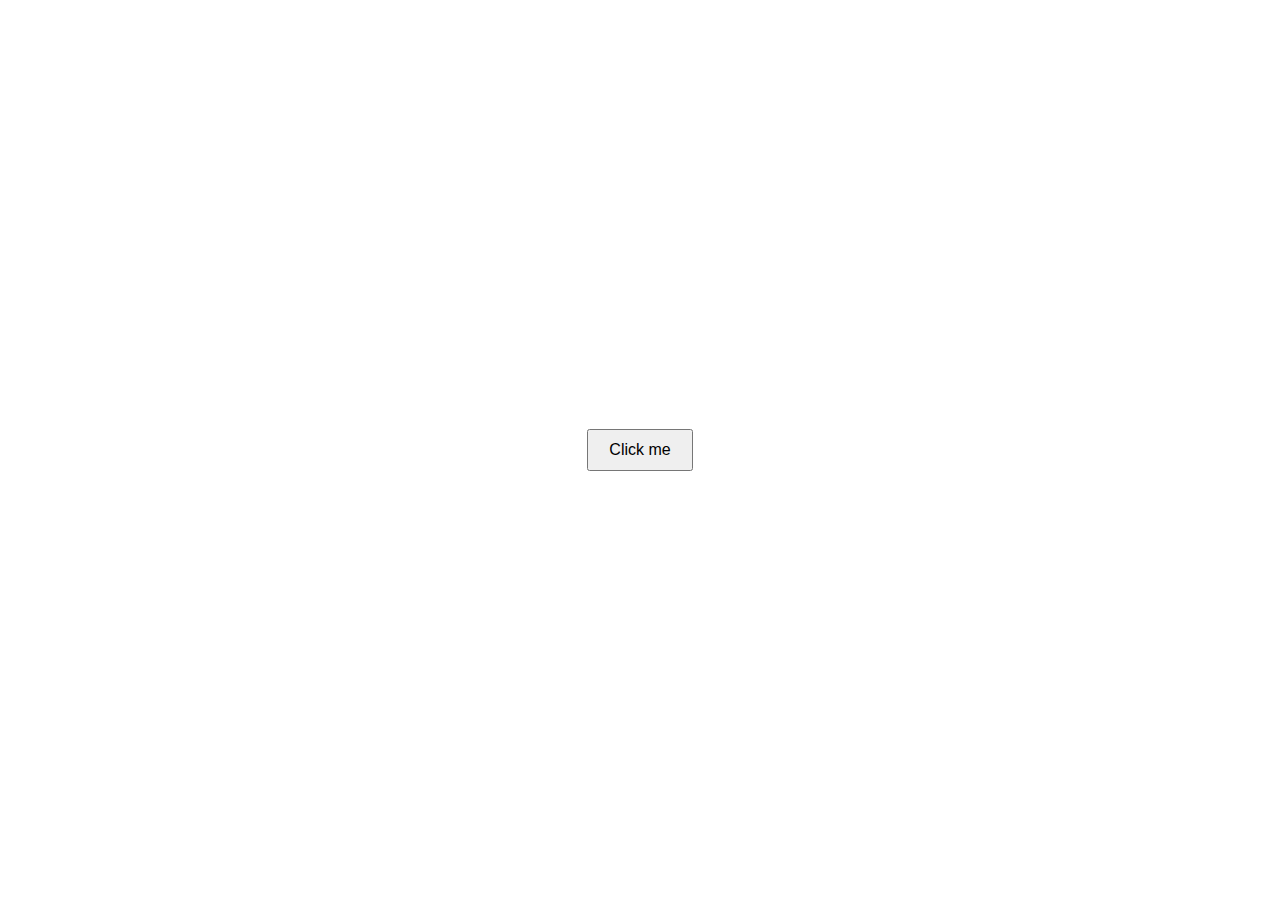
==== commit 9c106e56: "Update introduction.html" ====
--- a/introduction.html
+++ b/introduction.html
@@ -3,42 +3,60 @@
 <head>
     <meta charset="UTF-8">
     <meta name="viewport" content="width=device-width, initial-scale=1.0">
-    <title>Document</title>
+    <title>Circle Animation</title>
     <style>
-        body{
-            margin: 0px;
+        body {
+            margin: 0;
+            height: 100vh;
+            display: flex;
+            justify-content: center;
+            align-items: center;
         }
 
-        img{
-            width: 100%;
-            transition: transform 0.3s ease;
+        button {
+            padding: 10px 20px;
+            font-size: 16px;
+            cursor: pointer;
         }
 
-        img:hover{
-            transform: scale(1.3);
+        .circle {
+            position: absolute;
+            width: 100px;
+            height: 100px;
+            border-radius: 50%;
+            background-color: rgba(0, 0, 255, 0.5);
+            transform: scale(0); 
+            animation: expand 1s ease forwards;
+        }
+
+        @keyframes expand {
+            to {
+                transform: scale(10);
+                opacity: 0;
+            }
         }
     </style>
 </head>
 <body>
-    <img src="img/Frame 6.png">
-    <img src="img/Group 27.png">
-    <img src="img/Group 26.png">
-    <img src="img/Group 25.png">
-    <img src="img/Group 24.png">
-    <img src="img/Group 23.png">
-    <img src="img/Group 22.png">
-    <img src="img/Group 21.png">
-    <img src="img/Group 20.png">
-    <img src="img/Group 19.png">
-    <img src="img/Group 18.png">
-    <img src="img/Group 17.png">
-    <img src="img/Group 16.png">
-    <img src="img/Group 15.png">
-    <img src="img/Group 14.png">
-    <img src="img/Group 13.png">
-    <img src="img/Group 12.png">
-    <img src="img/Group 11.png">
-    <img src="img/Group 10.png">
-    <img src="img/Group 9.png">
+
+    <button onclick="createCircle(event)">Click me</button>
+
+    <script>
+        function createCircle(event) {
+            const circle = document.createElement('div');
+            circle.classList.add('circle');
+            
+            const x = event.clientX;
+            const y = event.clientY;
+            circle.style.left = `${x - 50}px`;
+            circle.style.top = `${y - 50}px`;
+
+            document.body.appendChild(circle);
+
+            setTimeout(() => {
+                circle.remove();
+            }, 1000); 
+    </script>
+
 </body>
 </html>
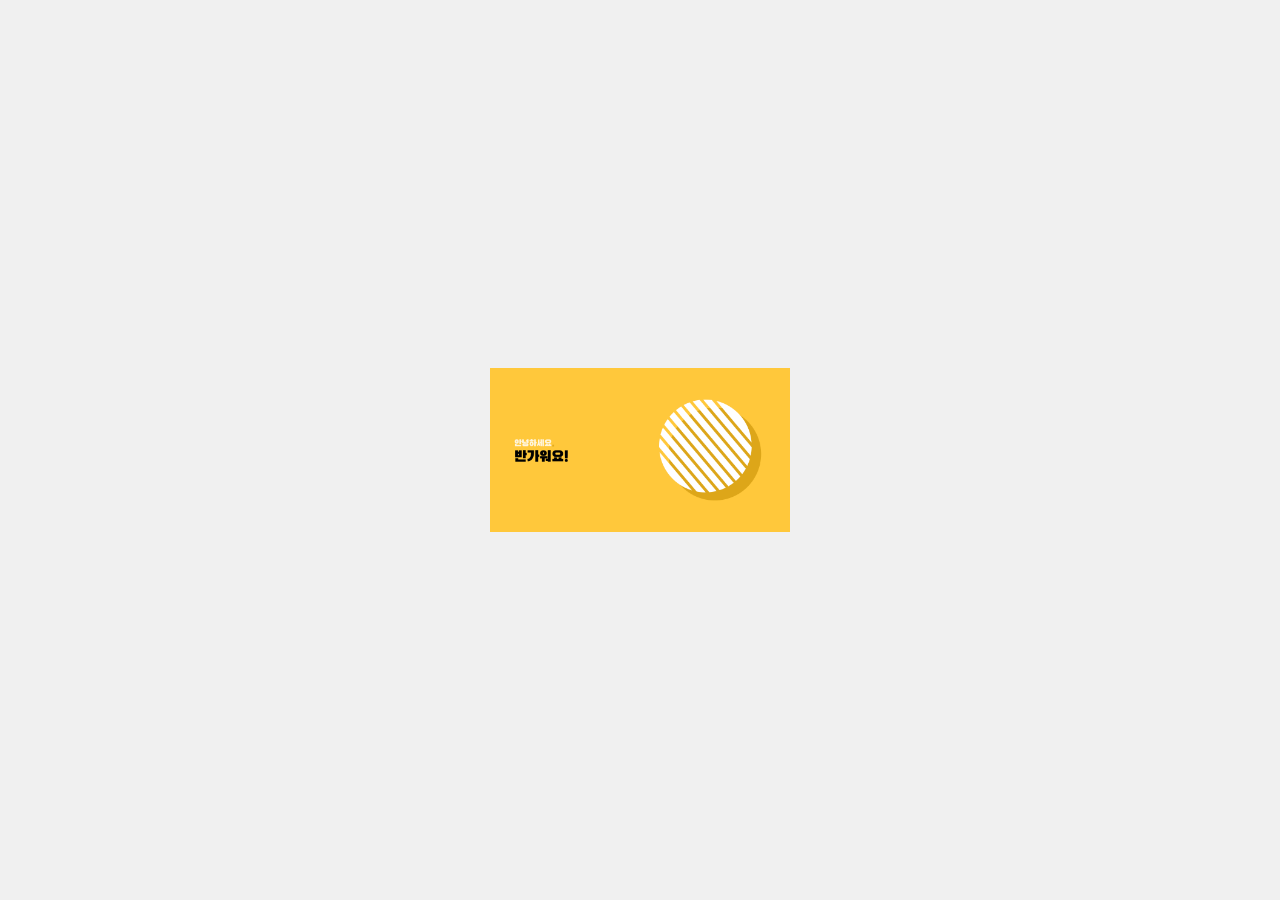
==== commit 18d684d9: "Update introduction.html" ====
--- a/introduction.html
+++ b/introduction.html
@@ -3,20 +3,25 @@
 <head>
     <meta charset="UTF-8">
     <meta name="viewport" content="width=device-width, initial-scale=1.0">
-    <title>Circle Animation</title>
+    <title>Image Zoom with Circle</title>
     <style>
         body {
             margin: 0;
-            height: 100vh;
             display: flex;
             justify-content: center;
             align-items: center;
+            height: 100vh;
+            background-color: #f0f0f0;
         }
 
-        button {
-            padding: 10px 20px;
-            font-size: 16px;
+        img {
+            width: 300px;
             cursor: pointer;
+            transition: transform 0.3s ease;
+        }
+
+        img.zoom {
+            transform: scale(2);
         }
 
         .circle {
@@ -24,38 +29,42 @@
             width: 100px;
             height: 100px;
             border-radius: 50%;
-            background-color: rgba(0, 0, 255, 0.5);
+            background-color: rgba(0, 0, 255, 0.5); 
             transform: scale(0); 
-            animation: expand 1s ease forwards;
+            animation: expand 0.5s ease forwards;
         }
 
         @keyframes expand {
             to {
                 transform: scale(10);
-                opacity: 0;
+                opacity: 0; 
             }
         }
     </style>
 </head>
 <body>
 
-    <button onclick="createCircle(event)">Click me</button>
+    <img src="img/Frame 6.png" alt="Sample Image" onclick="zoomImage(event)">
 
     <script>
-        function createCircle(event) {
+        function zoomImage(event) {
+            const img = event.target;
+            img.classList.toggle('zoom');
+
             const circle = document.createElement('div');
             circle.classList.add('circle');
-            
+
             const x = event.clientX;
             const y = event.clientY;
-            circle.style.left = `${x - 50}px`;
+            circle.style.left = `${x - 50}px`; 
             circle.style.top = `${y - 50}px`;
 
             document.body.appendChild(circle);
 
             setTimeout(() => {
                 circle.remove();
-            }, 1000); 
+            }, 500); 
+        }
     </script>
 
 </body>
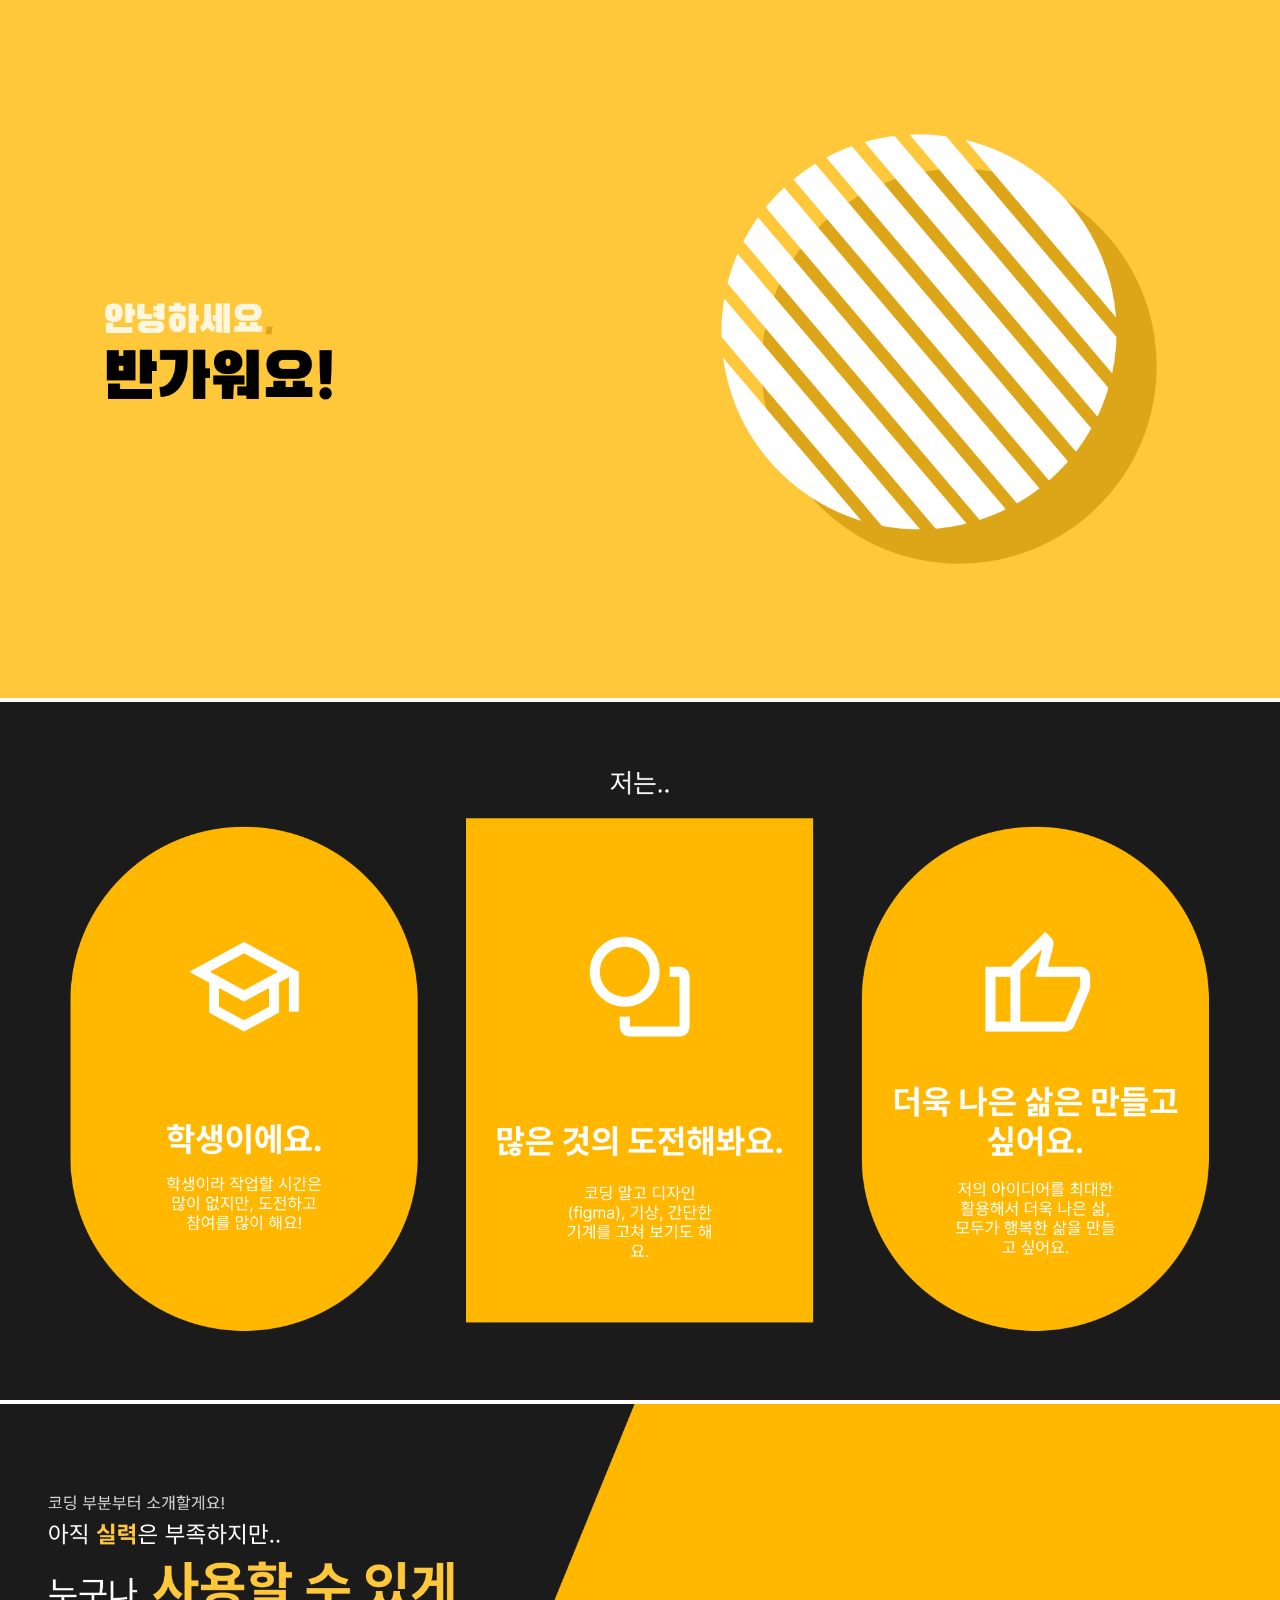
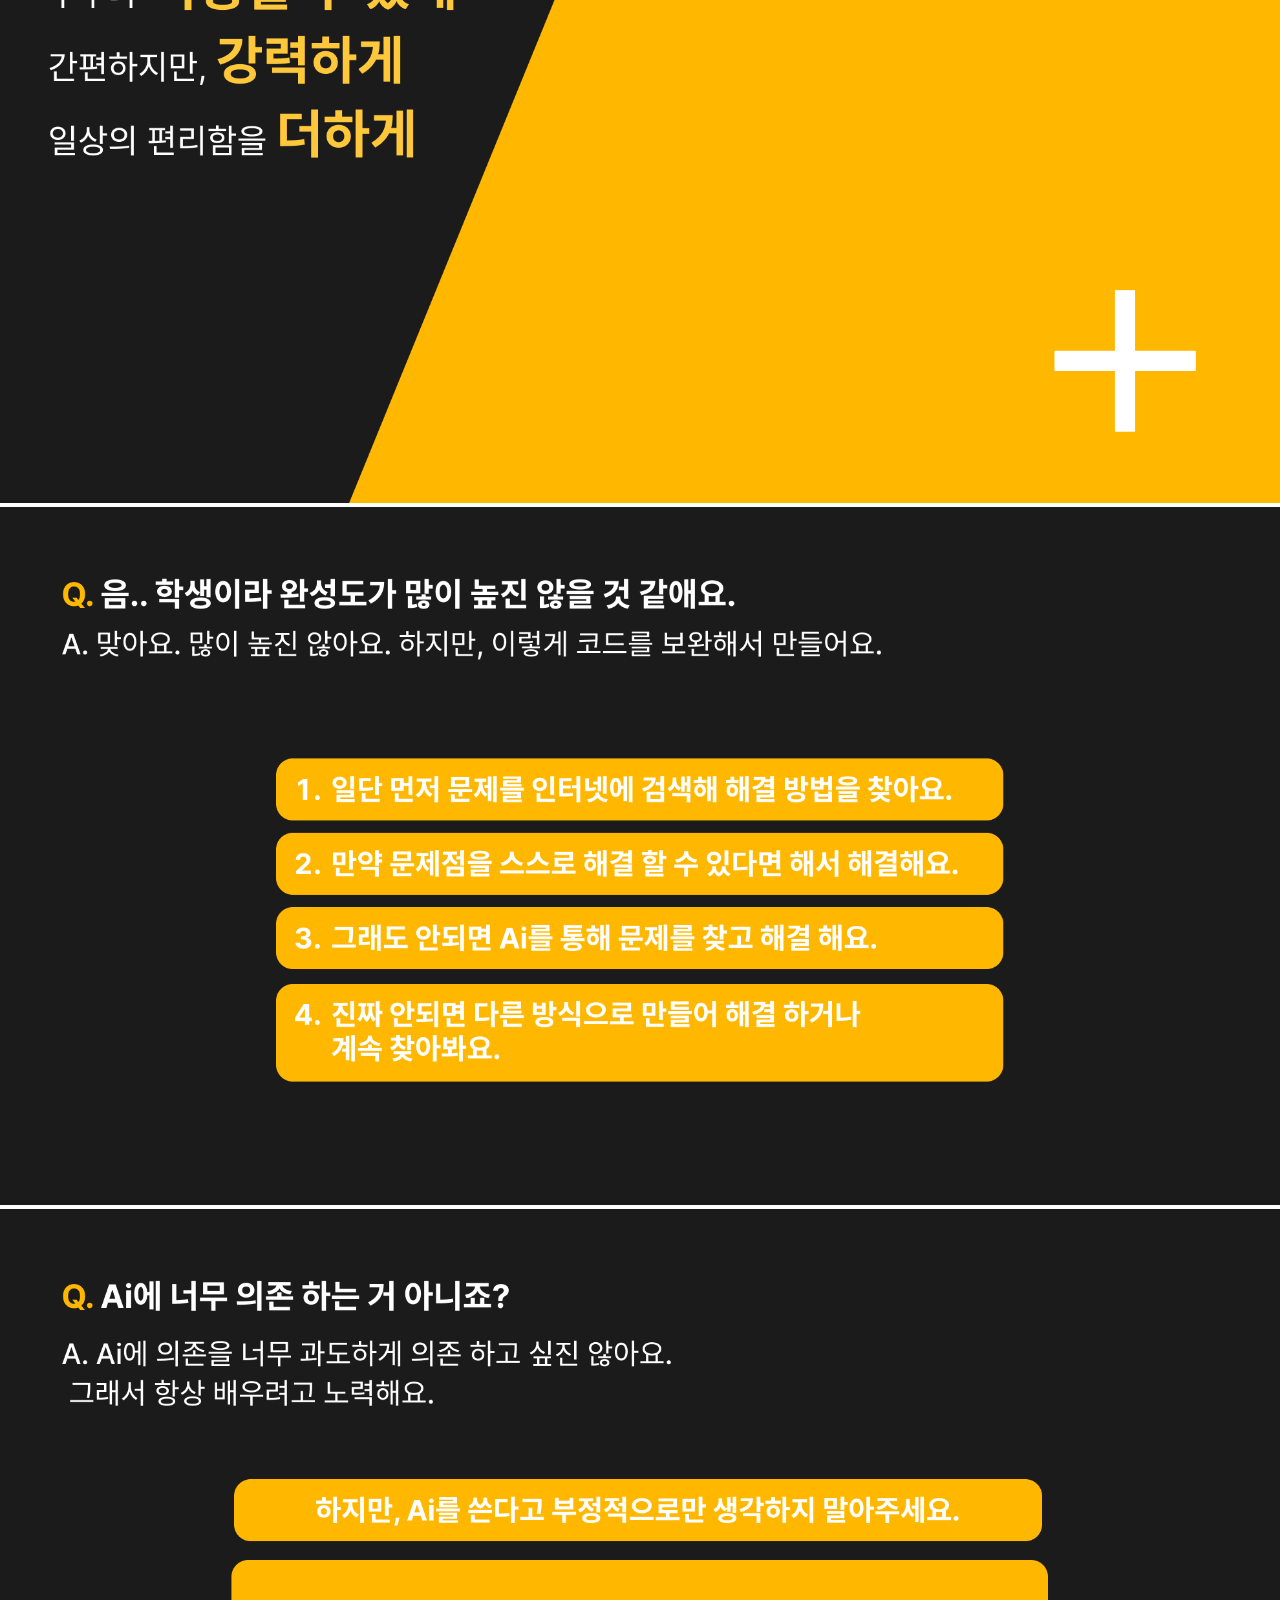
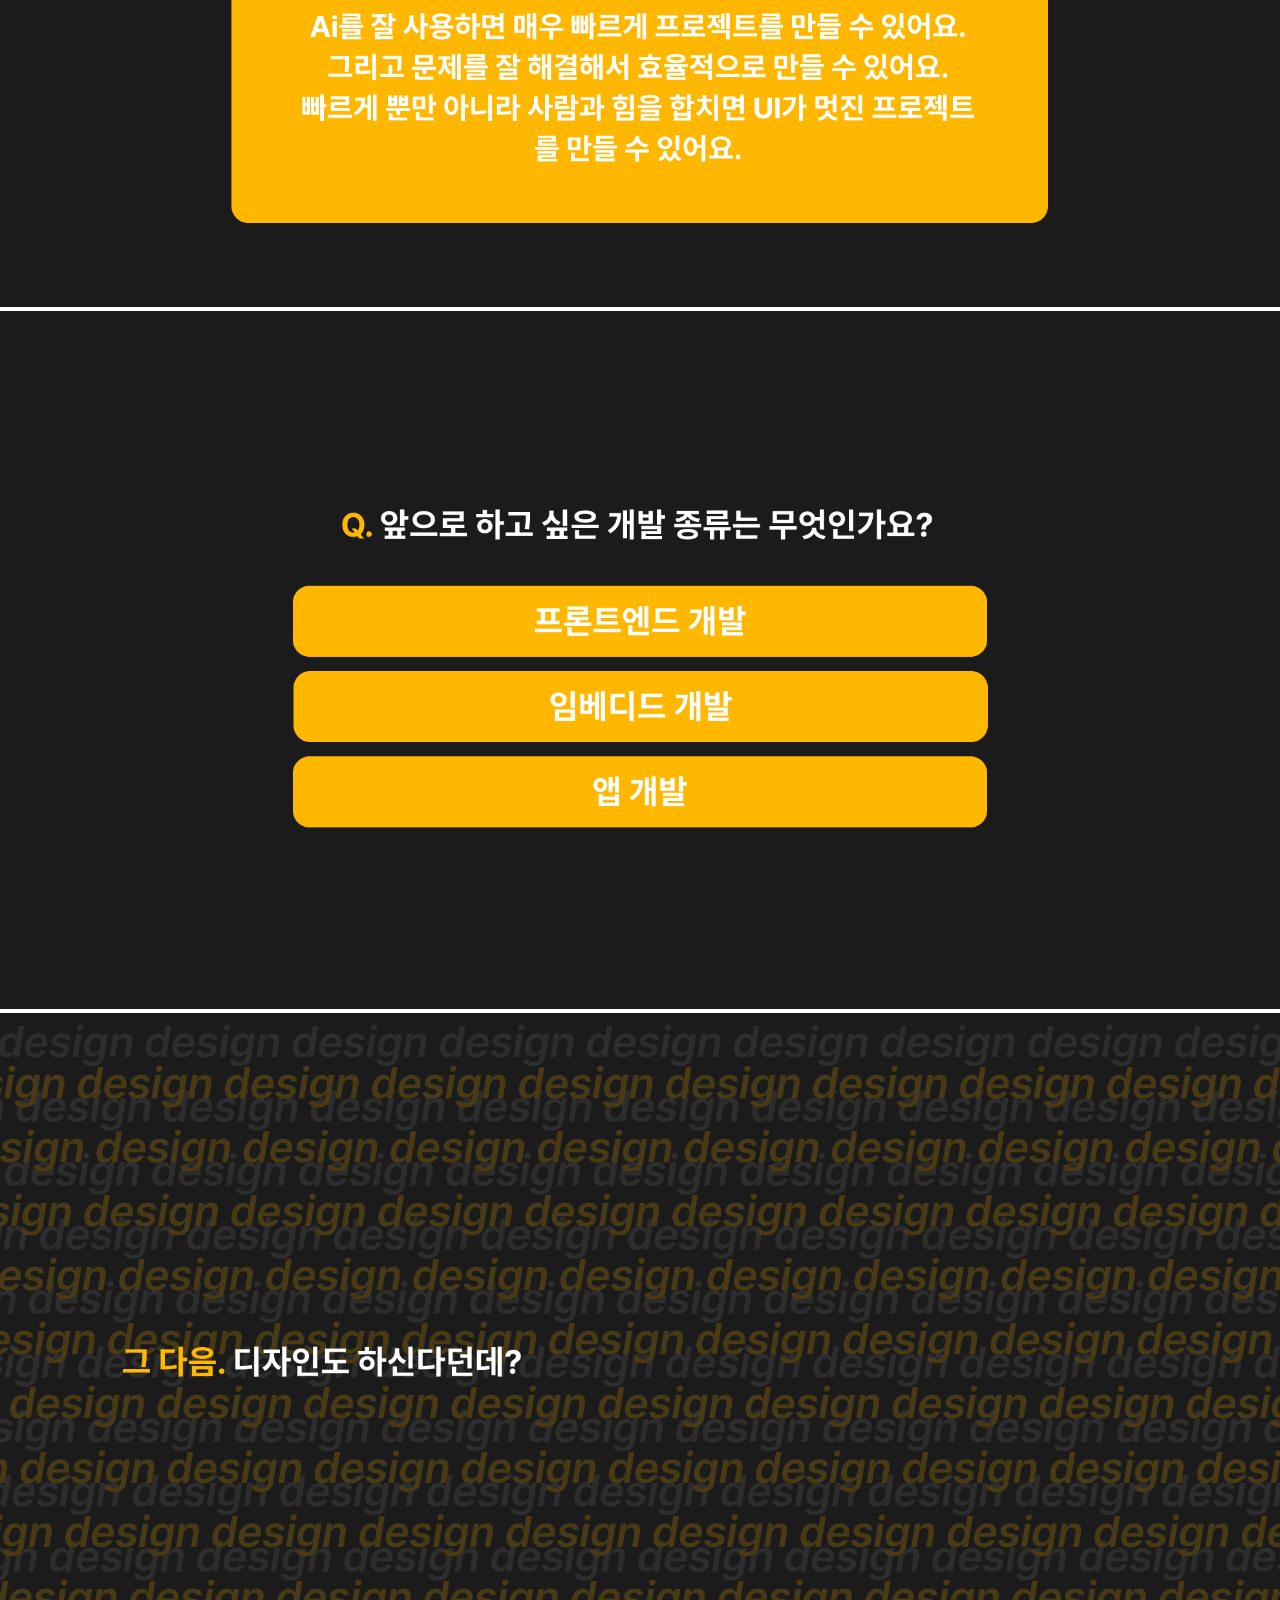
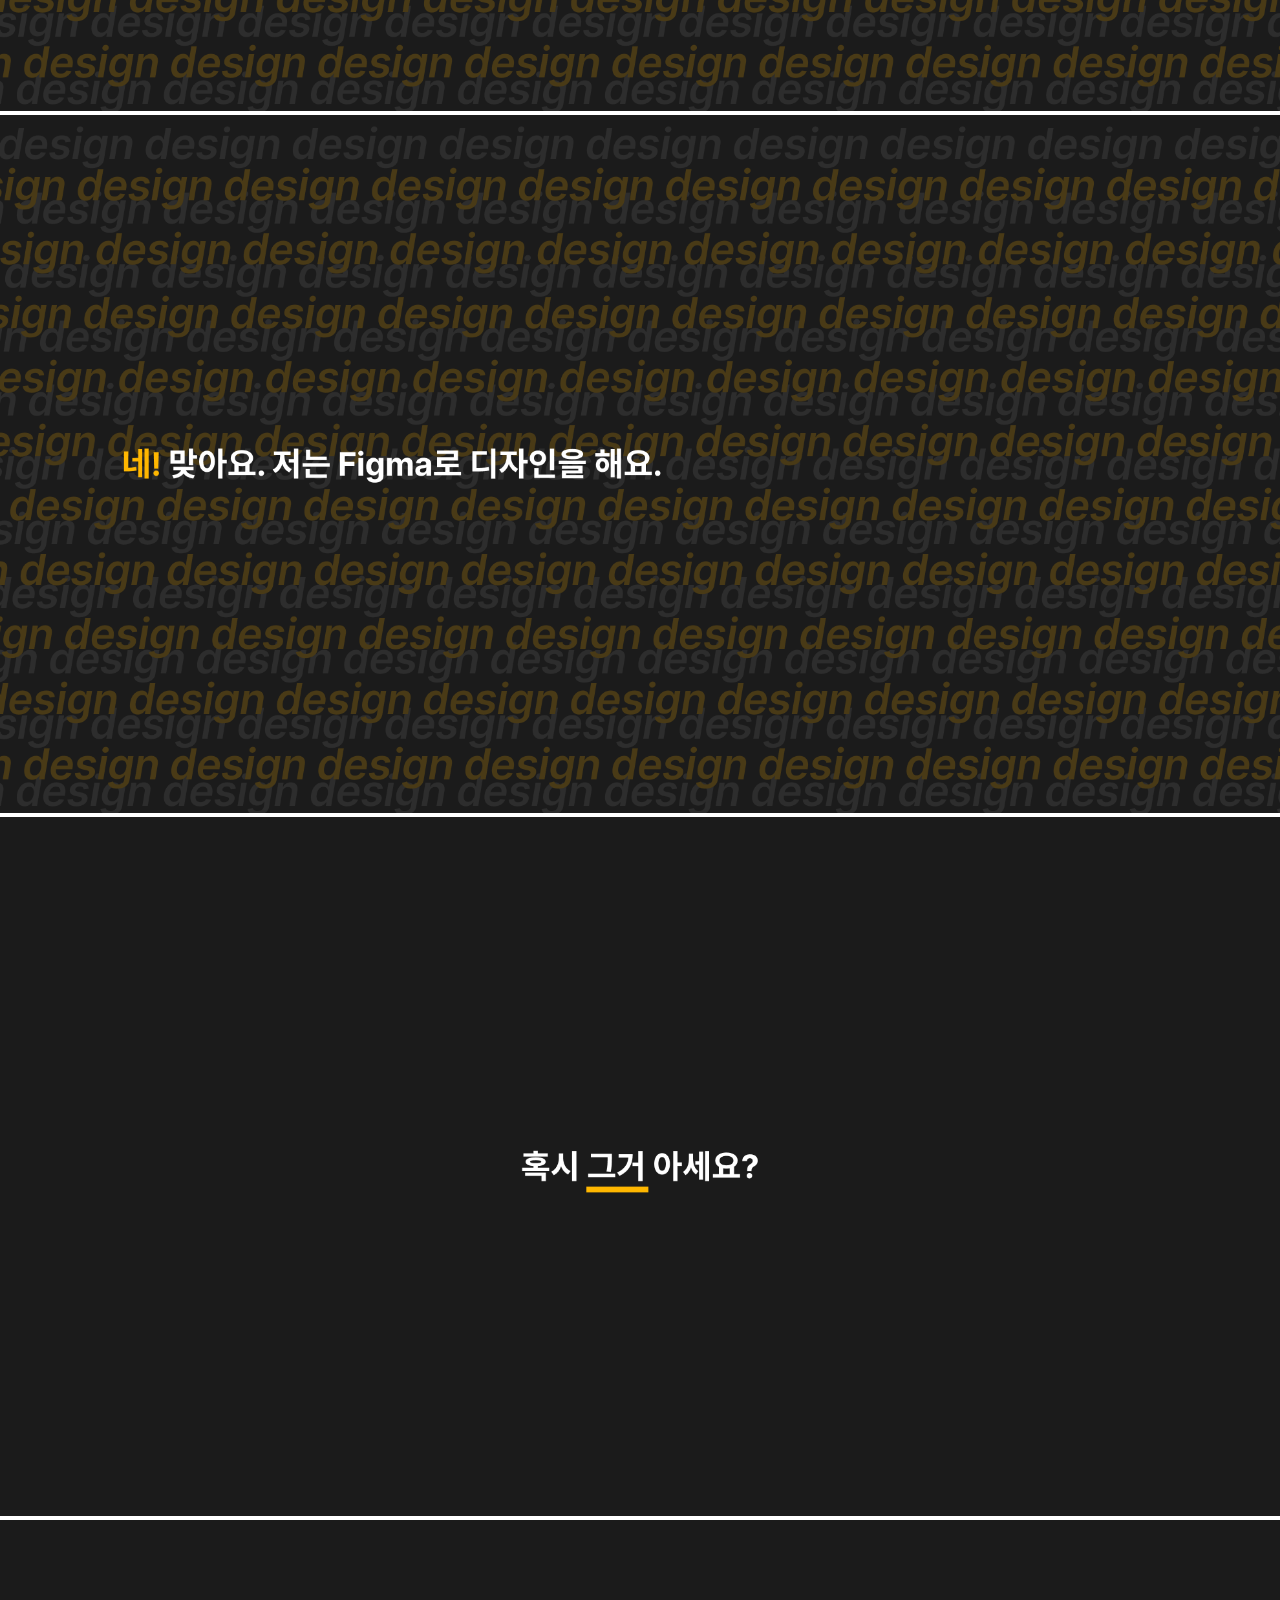
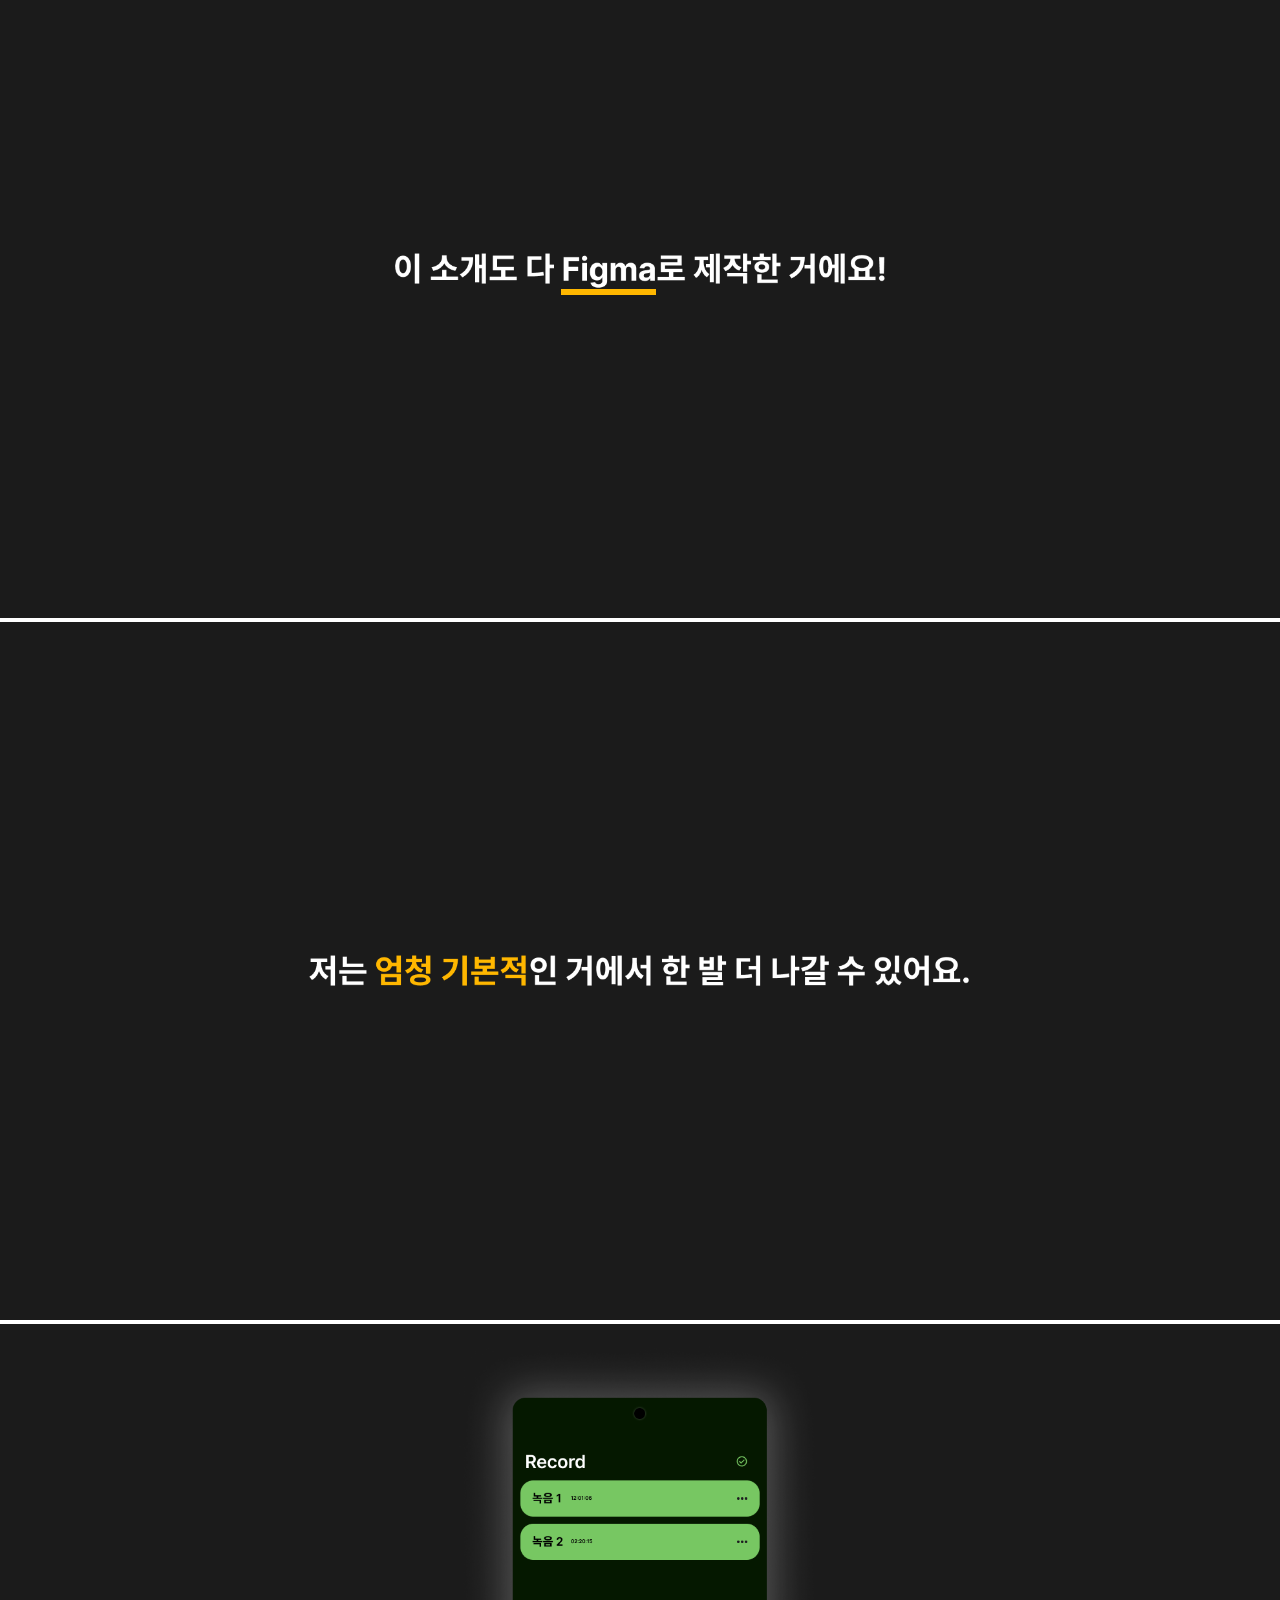
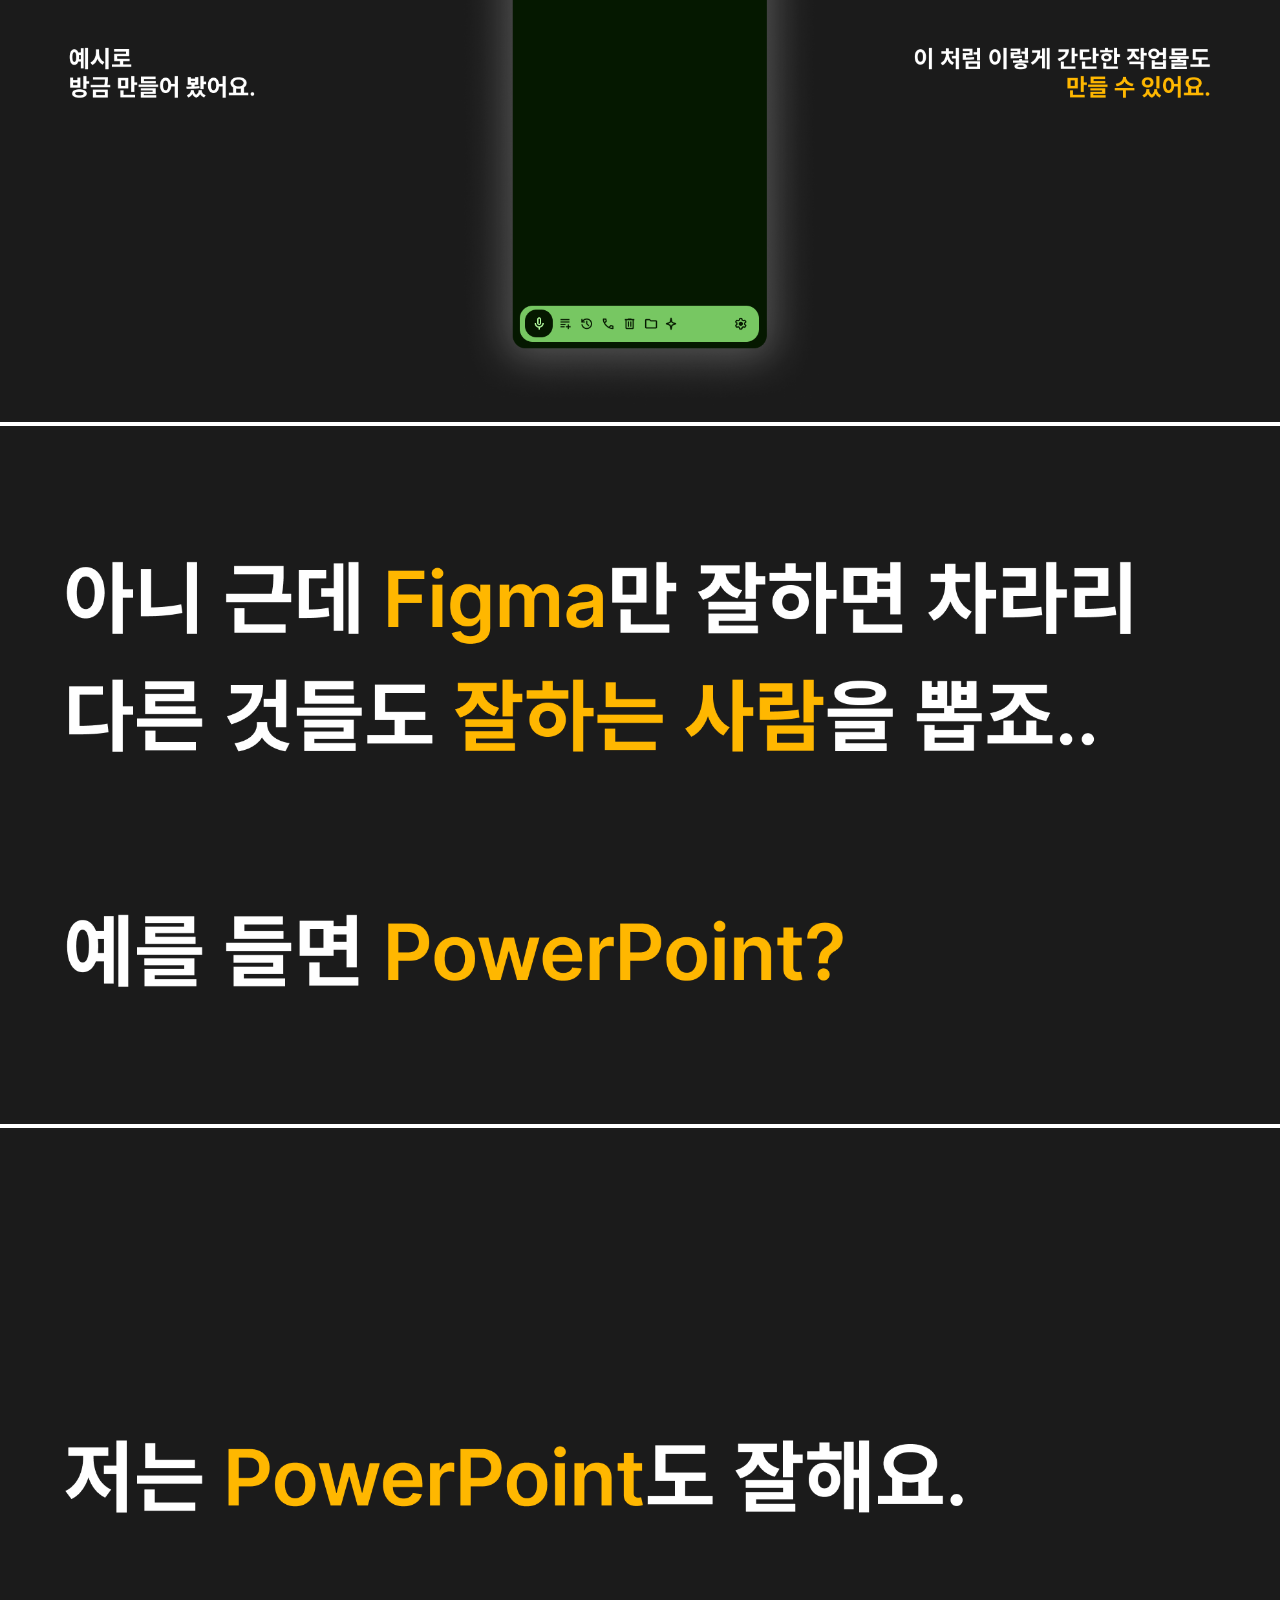
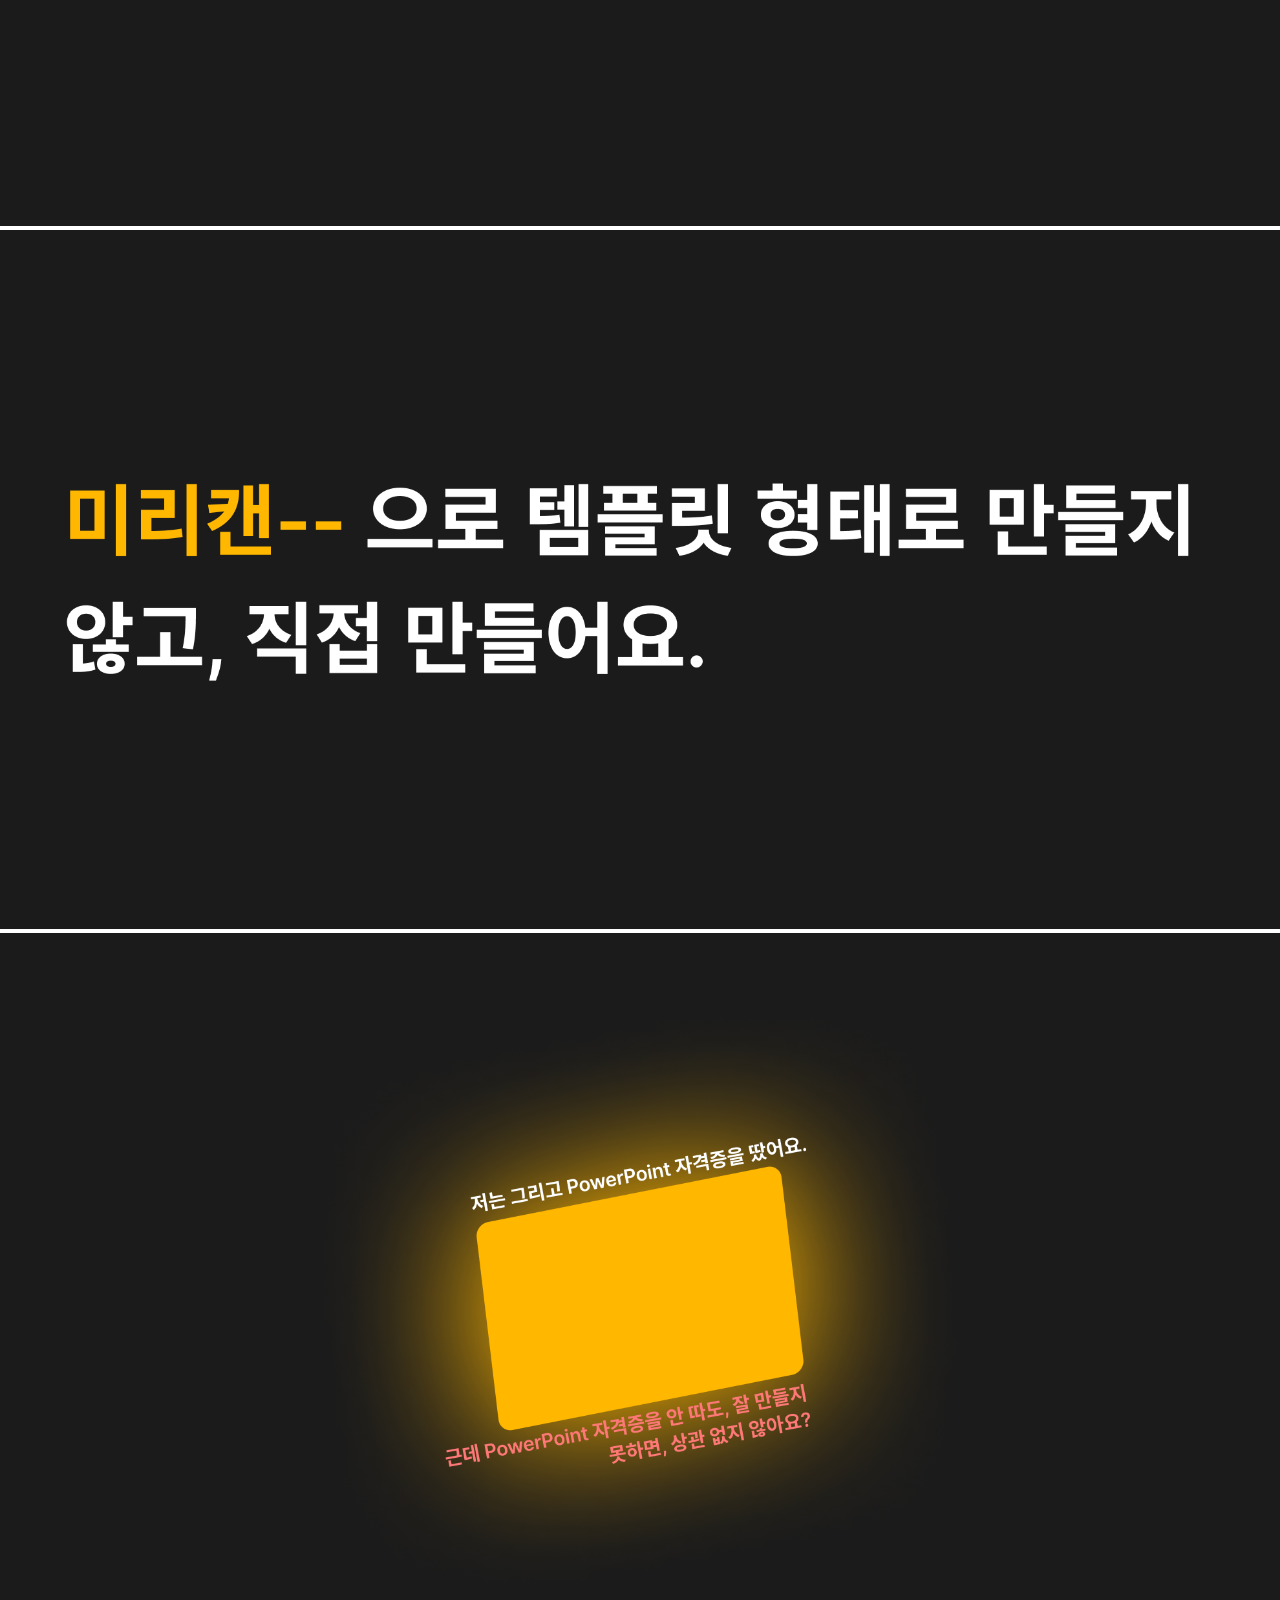
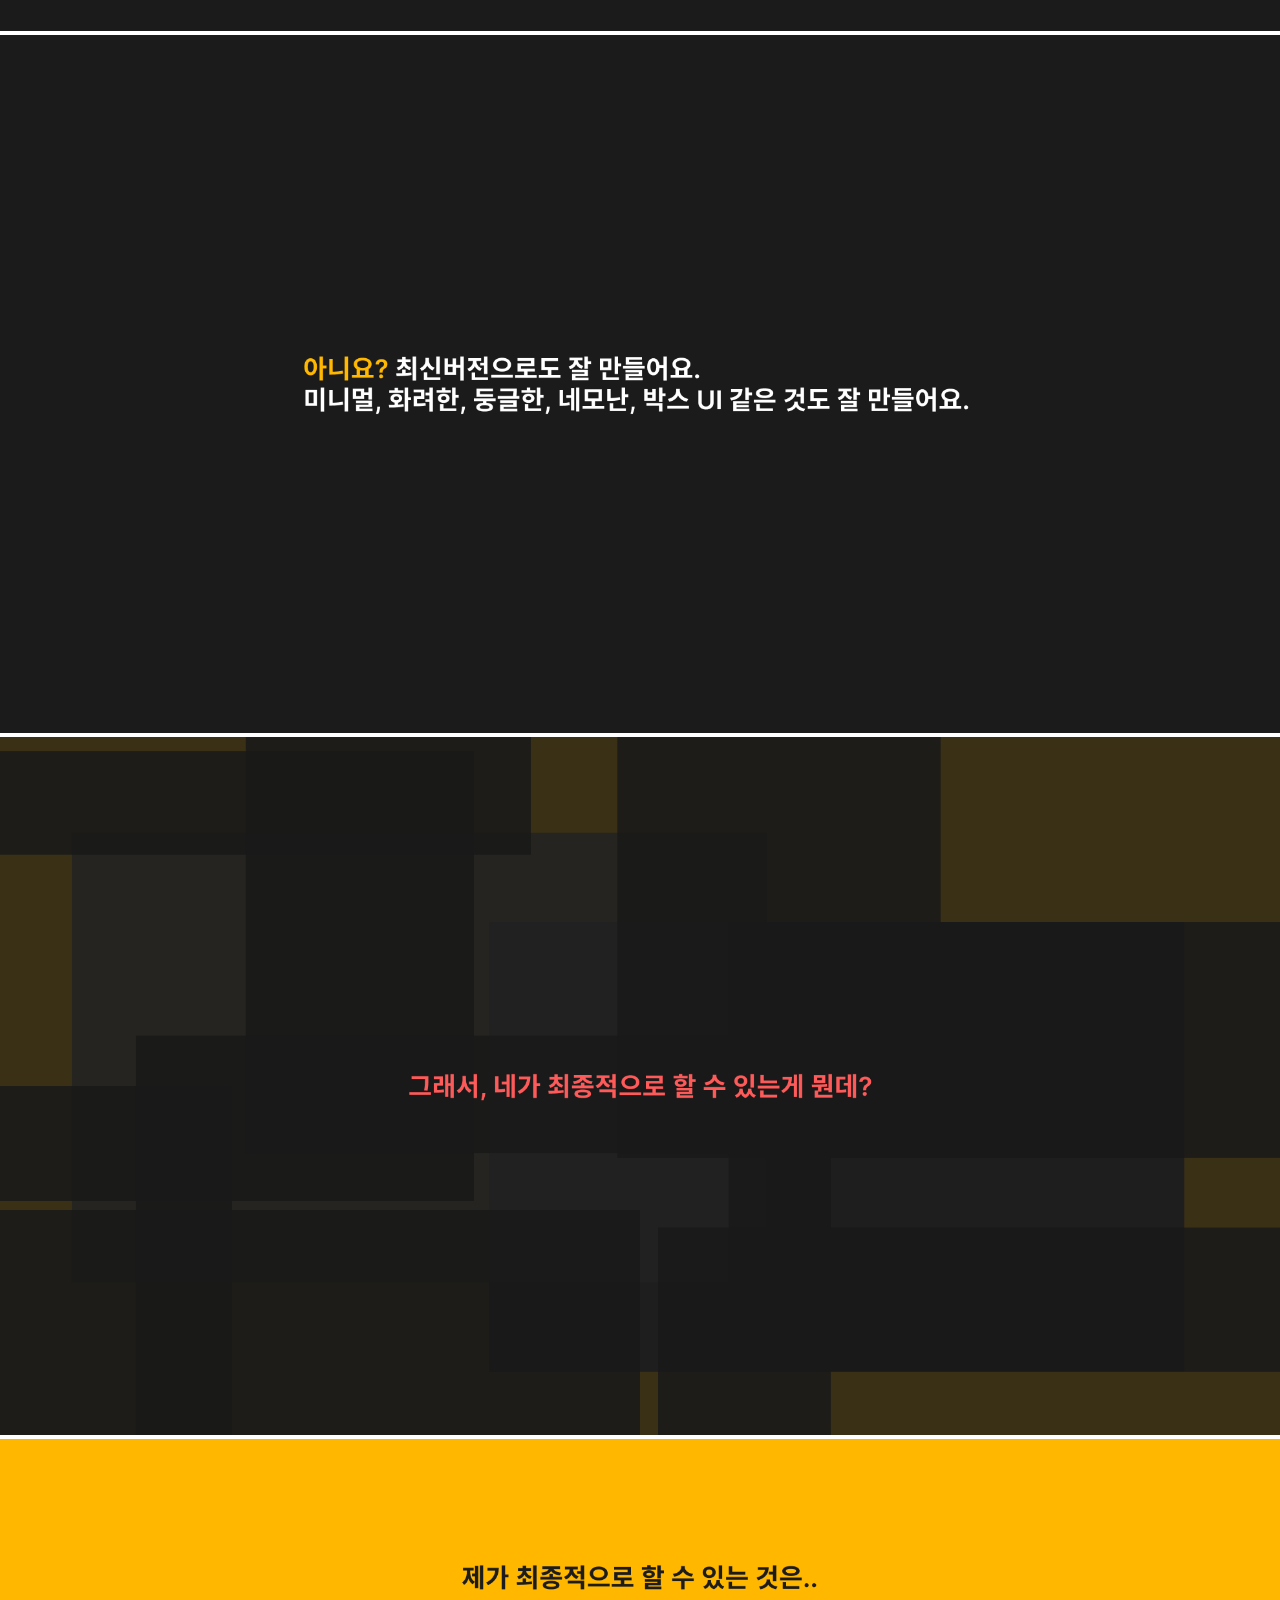
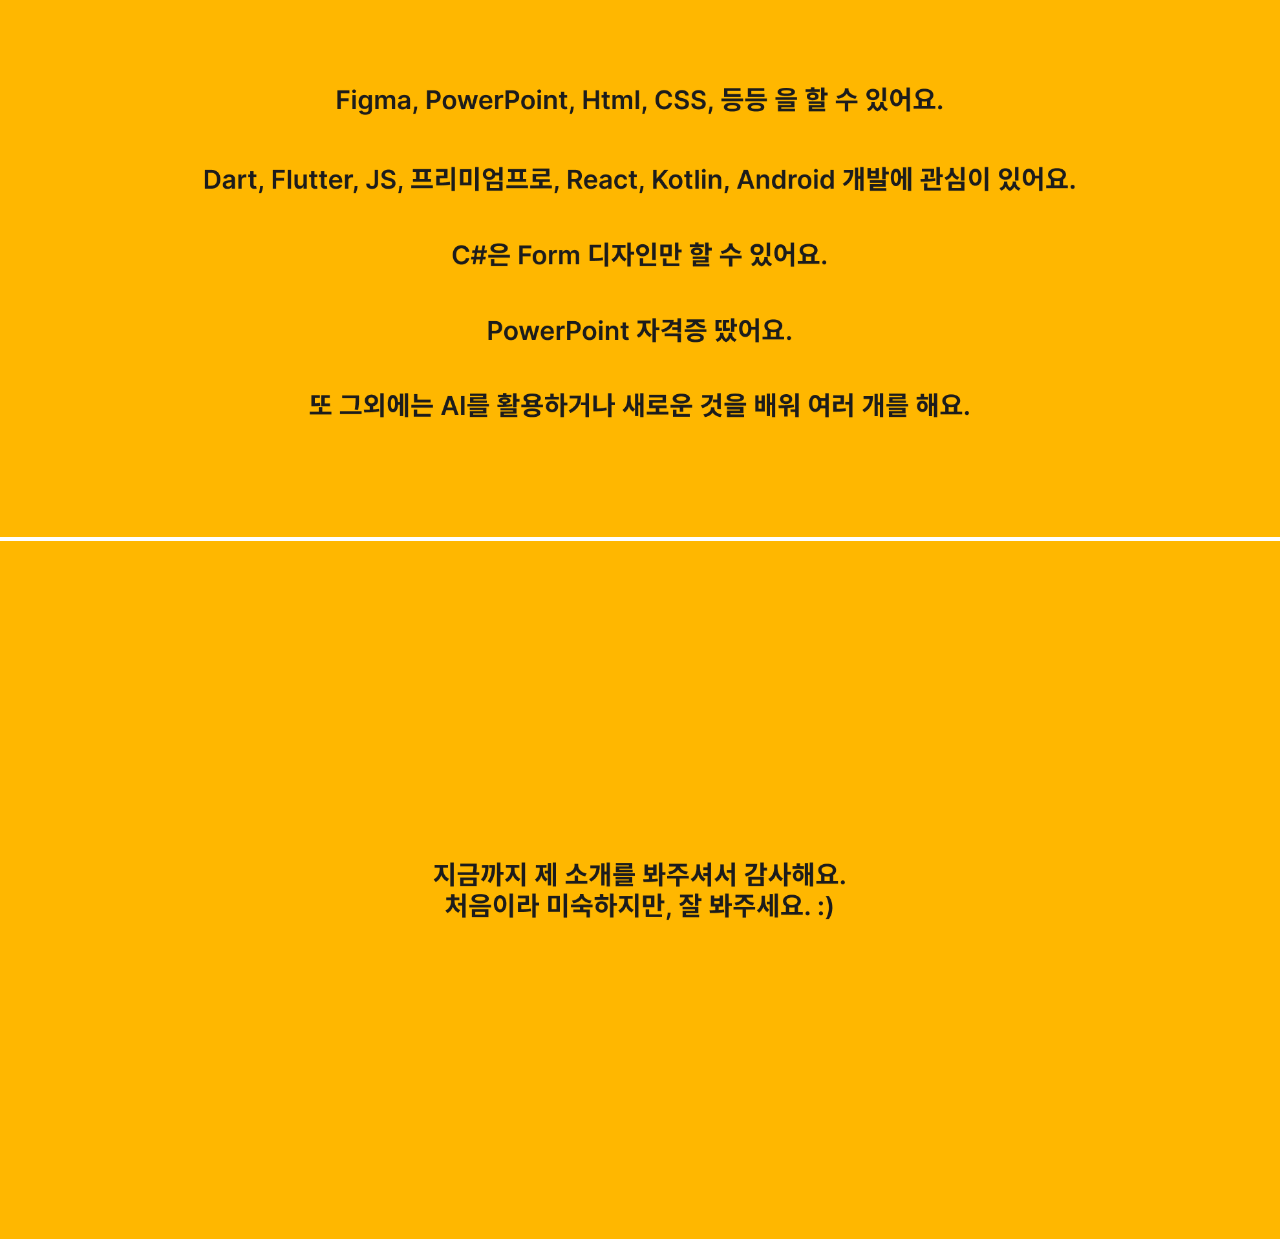
==== commit 899e0ce9: "Update introduction.html" ====
--- a/introduction.html
+++ b/introduction.html
@@ -3,69 +3,37 @@
 <head>
     <meta charset="UTF-8">
     <meta name="viewport" content="width=device-width, initial-scale=1.0">
-    <title>Image Zoom with Circle</title>
+    <title>Document</title>
     <style>
-        body {
-            margin: 0;
-            display: flex;
-            justify-content: center;
-            align-items: center;
-            height: 100vh;
-            background-color: #f0f0f0;
+        body{
+            margin: 0px;
         }
 
-        img {
-            width: 300px;
-            cursor: pointer;
-            transition: transform 0.3s ease;
-        }
-
-        img.zoom {
-            transform: scale(2);
-        }
-
-        .circle {
-            position: absolute;
-            width: 100px;
-            height: 100px;
-            border-radius: 50%;
-            background-color: rgba(0, 0, 255, 0.5); 
-            transform: scale(0); 
-            animation: expand 0.5s ease forwards;
-        }
-
-        @keyframes expand {
-            to {
-                transform: scale(10);
-                opacity: 0; 
-            }
+        img{
+            width: 100%;
         }
     </style>
 </head>
 <body>
-
-    <img src="img/Frame 6.png" alt="Sample Image" onclick="zoomImage(event)">
-
-    <script>
-        function zoomImage(event) {
-            const img = event.target;
-            img.classList.toggle('zoom');
-
-            const circle = document.createElement('div');
-            circle.classList.add('circle');
-
-            const x = event.clientX;
-            const y = event.clientY;
-            circle.style.left = `${x - 50}px`; 
-            circle.style.top = `${y - 50}px`;
-
-            document.body.appendChild(circle);
-
-            setTimeout(() => {
-                circle.remove();
-            }, 500); 
-        }
-    </script>
-
+    <img src="img/Frame 6.png">
+    <img src="img/Group 27.png">
+    <img src="img/Group 26.png">
+    <img src="img/Group 25.png">
+    <img src="img/Group 24.png">
+    <img src="img/Group 23.png">
+    <img src="img/Group 22.png">
+    <img src="img/Group 21.png">
+    <img src="img/Group 20.png">
+    <img src="img/Group 19.png">
+    <img src="img/Group 18.png">
+    <img src="img/Group 17.png">
+    <img src="img/Group 16.png">
+    <img src="img/Group 15.png">
+    <img src="img/Group 14.png">
+    <img src="img/Group 13.png">
+    <img src="img/Group 12.png">
+    <img src="img/Group 11.png">
+    <img src="img/Group 10.png">
+    <img src="img/Group 9.png">
 </body>
 </html>
